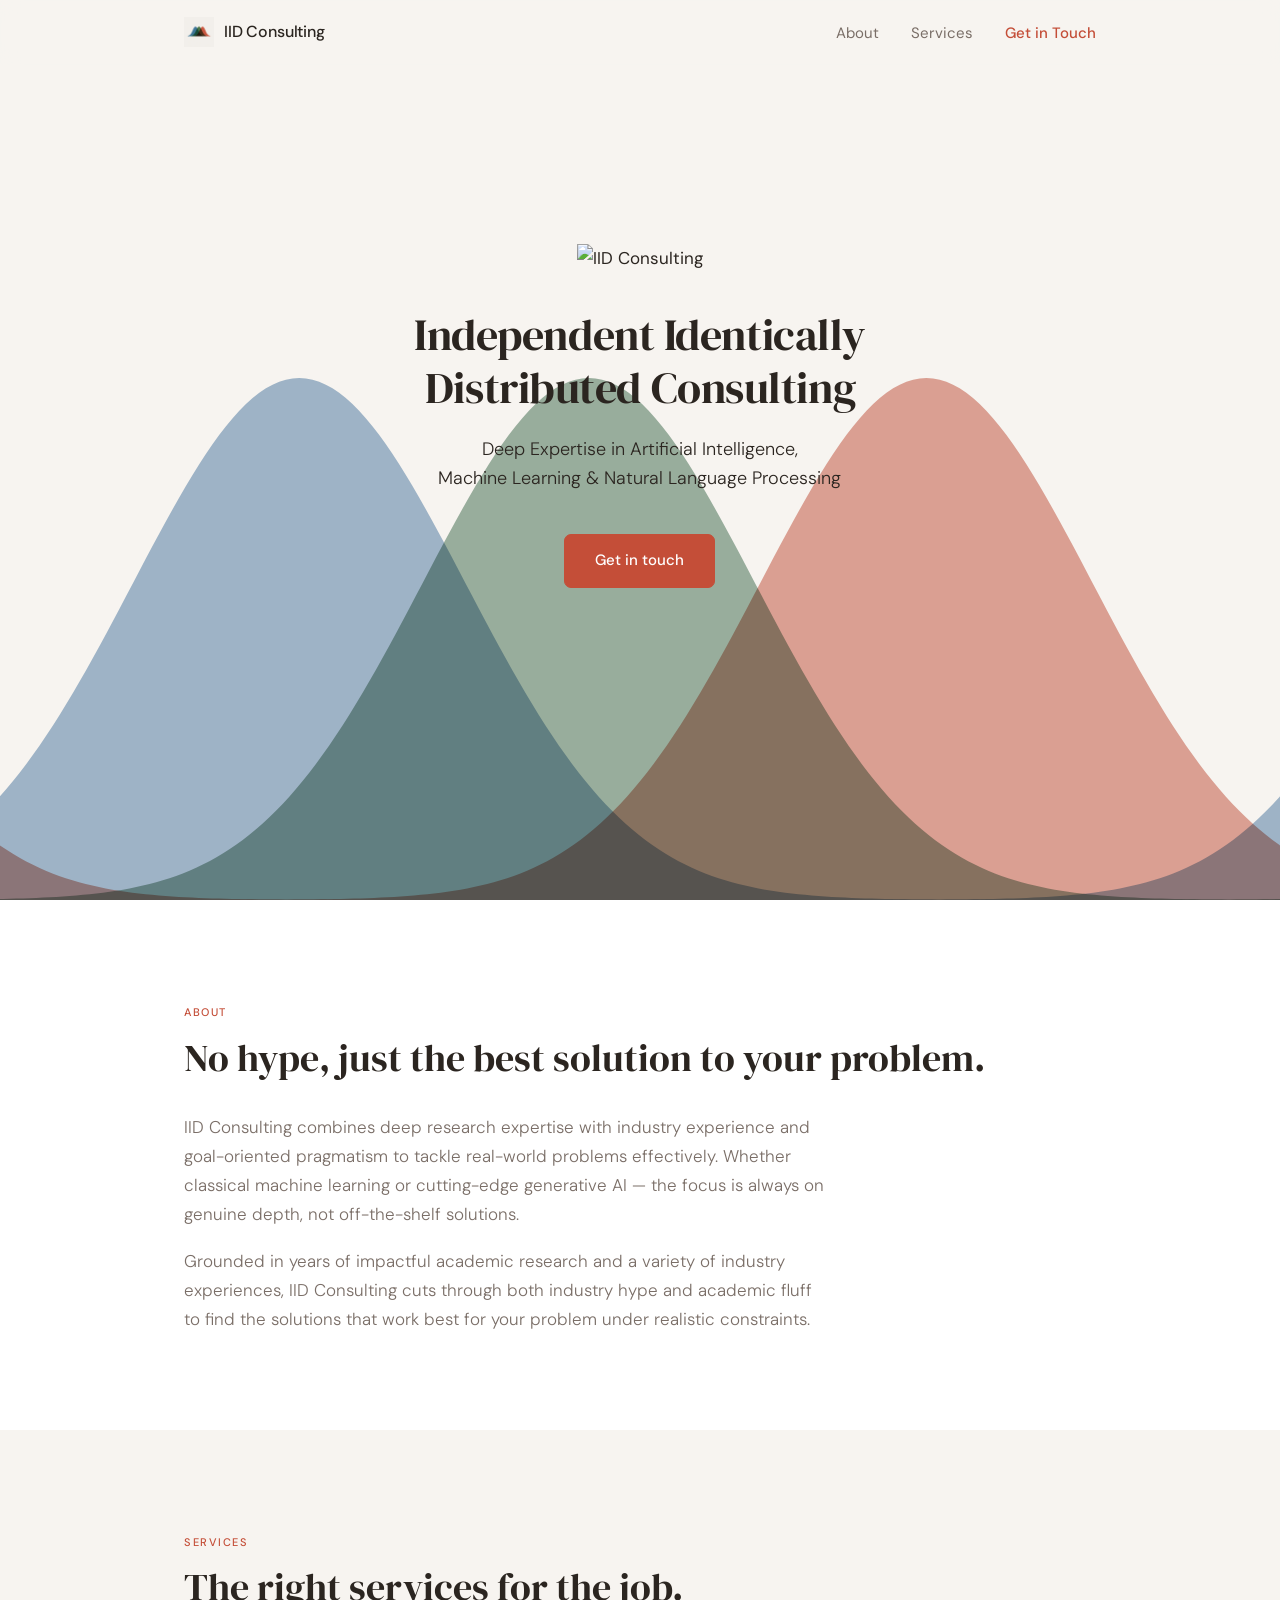
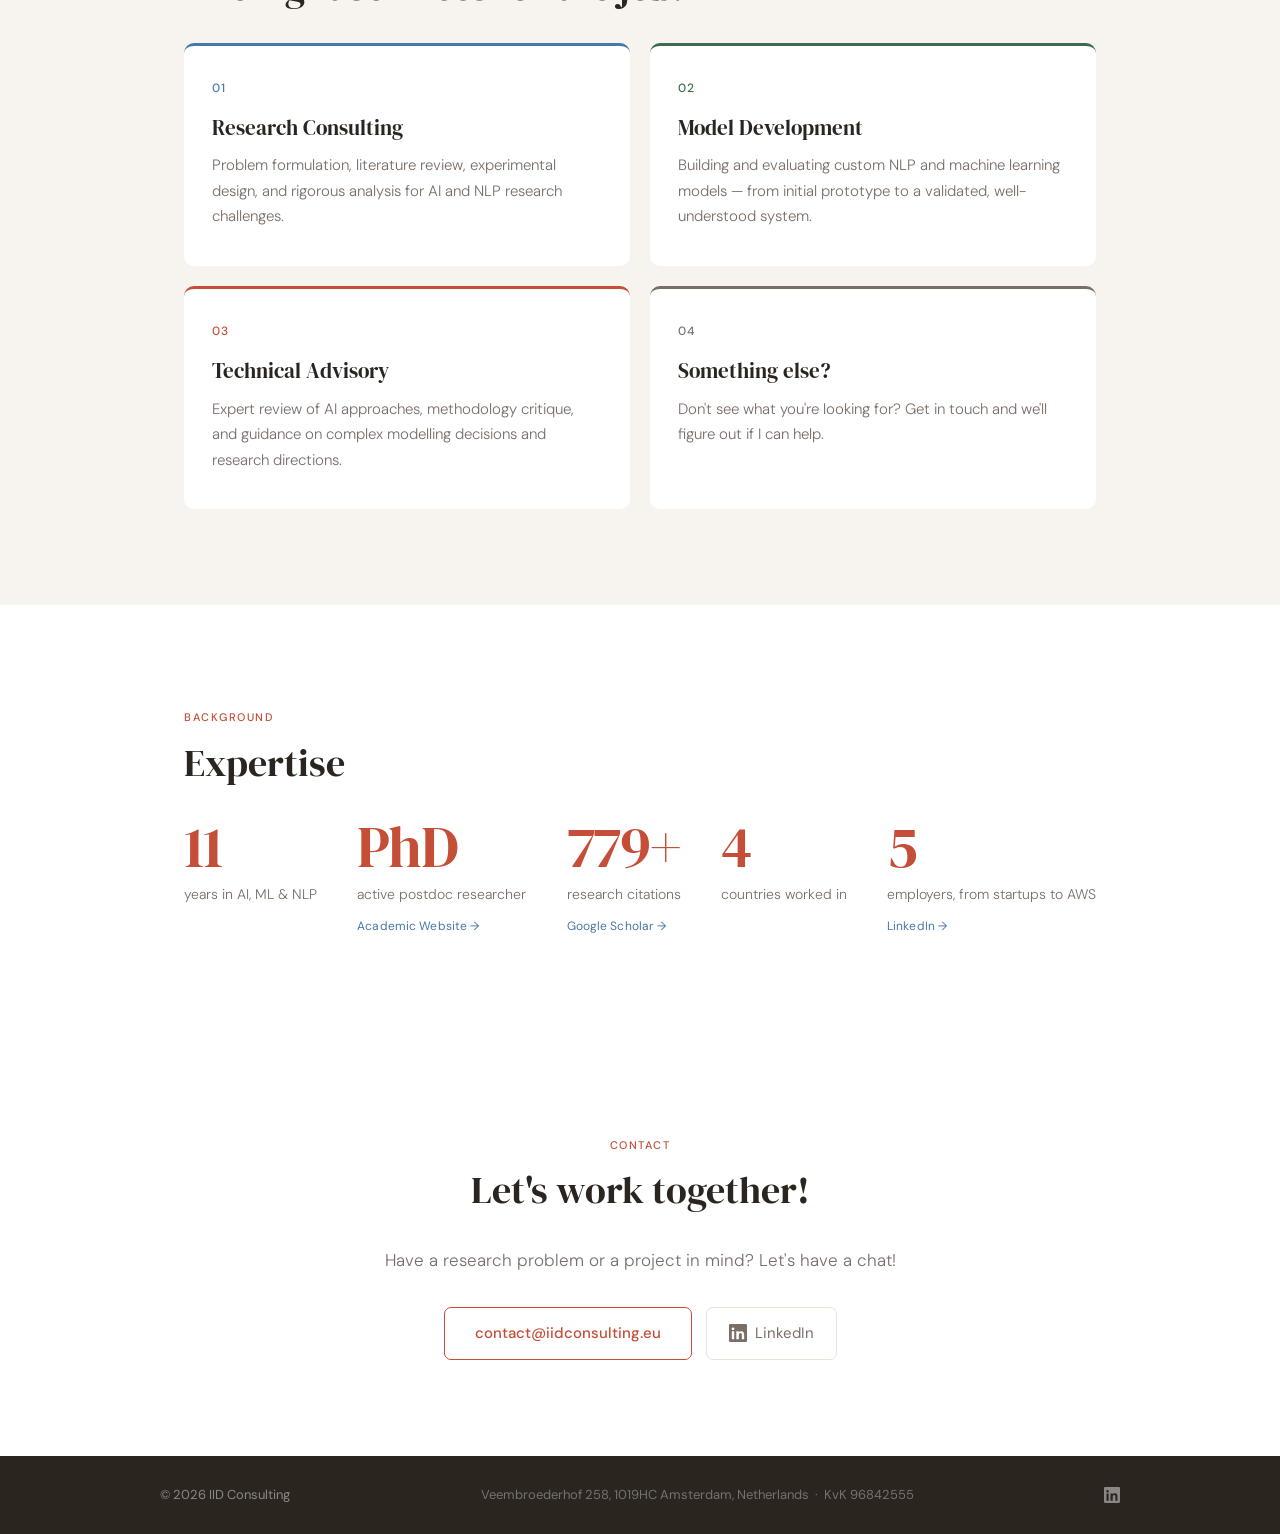
==== index.html @ 9e2b011c ":sparkles: Integrate feedback" ====
<!DOCTYPE html>
<html lang="en">
<head>
  <meta charset="UTF-8">
  <meta name="viewport" content="width=device-width, initial-scale=1.0">
  <meta name="description" content="IID Consulting — Expert Research and Development in Artificial Intelligence, Machine Learning, and Natural Language Processing.">
  <meta property="og:title" content="IID Consulting">
  <meta property="og:description" content="Expert research and development in AI, ML &amp; NLP.">
  <meta property="og:type" content="website">
  <meta property="og:url" content="https://iidconsulting.eu">
  <title>IID Consulting</title>
  <link rel="icon" type="image/png" href="logo_zoomed.png">
  <link rel="preconnect" href="https://fonts.googleapis.com">
  <link rel="preconnect" href="https://fonts.gstatic.com" crossorigin>
  <link href="https://fonts.googleapis.com/css2?family=DM+Sans:ital,opsz,wght@0,9..40,300;0,9..40,400;0,9..40,500;1,9..40,300&family=DM+Serif+Display:ital@0;1&display=swap" rel="stylesheet">
  <link rel="stylesheet" href="style.css">
</head>
<body>

<nav id="navbar">
  <div class="nav-inner">
    <a href="#" class="nav-brand">
      <img src="logo.png" alt="" class="nav-logo">
      <span class="nav-name">IID Consulting</span>
    </a>
    <ul class="nav-links">
      <li><a href="#about">About</a></li>
      <li><a href="#services">Services</a></li>
      <li><a href="#contact" class="nav-cta">Get in Touch</a></li>
    </ul>
  </div>
</nav>

<main>

  <section id="hero">
    <canvas id="hero-canvas" aria-hidden="true"></canvas>
    <div class="hero-inner">
      <img src="logo_transparent.png" alt="IID Consulting" class="hero-logo">
      <h1>Independent Identically<br> Distributed Consulting</h1>
      <p class="hero-sub">Deep Expertise in Artificial Intelligence,<br> Machine Learning &amp; Natural Language Processing</p>
      <a href="#contact" class="btn">Get in touch</a>
    </div>
  </section>

  <section id="about">
    <div class="section-inner">
      <span class="label">About</span>
      <h2>No hype, just the best solution to your problem.</h2>
      <div class="about-text">
        <p>
          IID Consulting combines deep research expertise with industry experience and goal-oriented pragmatism to tackle real-world problems effectively.
          Whether classical machine learning or cutting-edge generative AI — the focus is always on genuine depth, not off-the-shelf solutions.
        </p>
        <p>
          Grounded in years of impactful academic research and a variety of industry experiences,
          IID Consulting cuts through both industry hype and academic fluff to find the solutions that work best for your problem under realistic constraints.
        </p>
      </div>
    </div>
  </section>

  <section id="services">
    <div class="section-inner">
      <span class="label">Services</span>
      <h2>The right services for the job.</h2>
      <div class="services-grid">
        <div class="service-card" style="--accent: var(--blue)">
          <span class="service-num">01</span>
          <h3>Research Consulting</h3>
          <p>Problem formulation, literature review, experimental design, and rigorous analysis for AI and NLP research challenges.</p>
        </div>
        <div class="service-card" style="--accent: var(--green)">
          <span class="service-num">02</span>
          <h3>Model Development</h3>
          <p>Building and evaluating custom NLP and machine learning models — from initial prototype to a validated, well-understood system.</p>
        </div>
        <div class="service-card" style="--accent: var(--terracotta)">
          <span class="service-num">03</span>
          <h3>Technical Advisory</h3>
          <p>Expert review of AI approaches, methodology critique, and guidance on complex modelling decisions and research directions.</p>
        </div>
        <div class="service-card" style="--accent: var(--muted)">
          <span class="service-num">04</span>
          <h3>Something else?</h3>
          <p>Don't see what you're looking for? Get in touch and we'll figure out if I can help.</p>
        </div>
      </div>
    </div>
  </section>

  <section id="credentials">
    <div class="section-inner">
      <span class="label">Background</span>
      <h2>Expertise</h2>
      <div class="credentials-grid">
        <div class="cred-item">
          <span class="cred-num" data-count="14">14</span>
          <span class="cred-label">years in AI, ML & NLP</span>
        </div>
        <div class="cred-item">
          <span class="cred-num">PhD</span>
          <span class="cred-label">active postdoc researcher</span>
          <a href="https://dennisulmer.eu/" target="_blank" rel="noopener noreferrer" class="cred-link">Academic Website →</a>
        </div>
        <div class="cred-item">
          <span class="cred-num" data-count="1000" data-suffix="+">1000+</span>
          <span class="cred-label">research citations</span>
          <a href="https://scholar.google.com/citations?user=rn9WoaEAAAAJ&hl=en" target="_blank" rel="noopener noreferrer" class="cred-link">Google Scholar →</a>
        </div>
        <div class="cred-item">
          <span class="cred-num" data-count="5">5</span>
          <span class="cred-label">countries worked in</span>
        </div>
        <div class="cred-item">
          <span class="cred-num" data-count="6">6</span>
          <span class="cred-label">employers, from startups to AWS</span>
          <a href="https://www.linkedin.com/in/dennis-ulmer" target="_blank" rel="noopener noreferrer" class="cred-link">LinkedIn →</a>
        </div>
      </div>
    </div>
  </section>

  <section id="contact">
    <div class="section-inner contact-inner">
      <span class="label">Contact</span>
      <h2>Let's work together!</h2>
      <p class="contact-sub">Have a research problem or a project in mind? Let's have a chat!</p>
      <div class="contact-actions">
        <a href="mailto:contact@iidconsulting.eu" class="btn btn-outline">contact@iidconsulting.eu</a>
        <a href="https://www.linkedin.com/company/107935079" target="_blank" rel="noopener noreferrer" class="btn btn-linkedin" aria-label="LinkedIn">
          <svg xmlns="http://www.w3.org/2000/svg" width="18" height="18" viewBox="0 0 24 24" fill="currentColor" aria-hidden="true"><path d="M20.447 20.452H17.1v-5.569c0-1.328-.027-3.037-1.852-3.037-1.853 0-2.136 1.445-2.136 2.939v5.667H9.768V9.75h3.2v1.533h.046c.447-.844 1.538-1.733 3.166-1.733 3.387 0 4.012 2.229 4.012 5.128v5.774zM5.337 8.217a1.857 1.857 0 1 1 0-3.714 1.857 1.857 0 0 1 0 3.714zM6.958 20.452H3.713V9.75h3.245v10.702zM22.225 0H1.771C.792 0 0 .774 0 1.729v20.542C0 23.227.792 24 1.771 24h20.451C23.2 24 24 23.227 24 22.271V1.729C24 .774 23.2 0 22.225 0z"/></svg>
          LinkedIn
        </a>
      </div>
    </div>
  </section>

</main>

<footer>
  <div class="footer-inner">
    <span>© 2026 IID Consulting</span>
    <span class="footer-meta">Veembroederhof 258, 1019HC Amsterdam, Netherlands &nbsp;·&nbsp; KvK 96842555</span>
    <a href="https://www.linkedin.com/company/107935079" target="_blank" rel="noopener noreferrer" class="footer-linkedin" aria-label="LinkedIn">
      <svg xmlns="http://www.w3.org/2000/svg" width="16" height="16" viewBox="0 0 24 24" fill="currentColor" aria-hidden="true"><path d="M20.447 20.452H17.1v-5.569c0-1.328-.027-3.037-1.852-3.037-1.853 0-2.136 1.445-2.136 2.939v5.667H9.768V9.75h3.2v1.533h.046c.447-.844 1.538-1.733 3.166-1.733 3.387 0 4.012 2.229 4.012 5.128v5.774zM5.337 8.217a1.857 1.857 0 1 1 0-3.714 1.857 1.857 0 0 1 0 3.714zM6.958 20.452H3.713V9.75h3.245v10.702zM22.225 0H1.771C.792 0 0 .774 0 1.729v20.542C0 23.227.792 24 1.771 24h20.451C23.2 24 24 23.227 24 22.271V1.729C24 .774 23.2 0 22.225 0z"/></svg>
    </a>
  </div>
</footer>

<script>
  // Nav shadow on scroll
  const navbar = document.getElementById('navbar');
  window.addEventListener('scroll', () => {
    navbar.classList.toggle('scrolled', window.scrollY > 20);
  }, { passive: true });

  // Count-up animation for credentials
  (function () {
    if (window.matchMedia('(prefers-reduced-motion: reduce)').matches) return;
    const section = document.getElementById('credentials');
    const els = section.querySelectorAll('[data-count]');

    const countUp = (el) => {
      const target = +el.dataset.count;
      const suffix = el.dataset.suffix || '';
      const duration = 1200;
      const start = performance.now();
      const tick = (now) => {
        const p = Math.min((now - start) / duration, 1);
        const eased = 1 - Math.pow(1 - p, 3);
        el.textContent = Math.round(eased * target) + suffix;
        if (p < 1) requestAnimationFrame(tick);
      };
      requestAnimationFrame(tick);
    };

    const observer = new IntersectionObserver((entries) => {
      if (entries[0].isIntersecting) {
        els.forEach(countUp);
        observer.disconnect();
      }
    }, { threshold: 0.4 });

    observer.observe(section);
  }());

  // Animated Gaussian curves
  (function () {
    const canvas = document.getElementById('hero-canvas');
    if (!canvas) return;
    const ctx = canvas.getContext('2d');

    const CREAM = '#F7F4F0';
    const CURVES = [
      { color: 'rgba(72, 120, 168, 0.5)',  speed: -13 },
      { color: 'rgba(60, 107, 78,  0.5)',  speed: -32 },
      { color: 'rgba(196, 78, 56,  0.5)',  speed: -21 },
    ];

    let positions;
    let lastTime = null;
    let rafId;

    function resize() {
      canvas.width  = canvas.offsetWidth;
      canvas.height = canvas.offsetHeight;
      if (!positions) {
        positions = [0.25, 0.50, 0.75].map(p => p * canvas.width);
      }
    }

    function drawBell(cx) {
      const w = canvas.width, h = canvas.height;
      const sigma     = Math.max(w * 0.13, h * 0.09);
      const amplitude = h * (w < 768 ? 0.41 : 0.58);
      const extent    = sigma * 5;
      const steps     = 250;

      ctx.beginPath();
      ctx.moveTo(cx - extent, h);
      for (let i = 0; i <= steps; i++) {
        const x = cx - extent + extent * 2 * (i / steps);
        const y = h - amplitude * Math.exp(-((x - cx) ** 2) / (2 * sigma ** 2));
        ctx.lineTo(x, y);
      }
      ctx.lineTo(cx + extent, h);
      ctx.closePath();
      ctx.fill();
    }

    function draw() {
      const w = canvas.width, h = canvas.height;

      ctx.globalCompositeOperation = 'source-over';
      ctx.fillStyle = CREAM;
      ctx.fillRect(0, 0, w, h);

      ctx.globalCompositeOperation = 'multiply';
      CURVES.forEach((curve, i) => {
        ctx.fillStyle = curve.color;
        const x = ((positions[i] % w) + w) % w;
        drawBell(x);
        drawBell(x - w);
        drawBell(x + w);
      });
    }

    function animate(ts) {
      if (lastTime === null) lastTime = ts;
      const dt = Math.min((ts - lastTime) / 1000, 0.05);
      lastTime = ts;
      CURVES.forEach((c, i) => { positions[i] += c.speed * dt; });
      draw();
      rafId = requestAnimationFrame(animate);
    }

    const reduced = window.matchMedia('(prefers-reduced-motion: reduce)');

    function start() {
      resize();
      if (reduced.matches) { draw(); return; }
      rafId = requestAnimationFrame(animate);
    }

    window.addEventListener('resize', () => {
      cancelAnimationFrame(rafId);
      lastTime = null;
      resize();
      if (!reduced.matches) rafId = requestAnimationFrame(animate);
    }, { passive: true });

    start();
  }());
</script>

</body>
</html>
---- style.css ----
/* === Variables === */
:root {
  --blue:       #4878A8;
  --green:      #3C6B4E;
  --terracotta: #C44E38;
  --cream:      #F7F4F0;
  --white:      #FFFFFF;
  --text:       #2B2520;
  --muted:      #7A6E67;
  --border:     #E8E2DA;

  --nav-height:   64px;
  --section-pad:  96px;
  --inner-max:    960px;

  --font-body:    'DM Sans', system-ui, sans-serif;
  --font-display: 'DM Serif Display', Georgia, serif;
}

/* === Reset & Base === */
*, *::before, *::after {
  box-sizing: border-box;
  margin: 0;
  padding: 0;
}

html {
  scroll-behavior: smooth;
}

body {
  font-family: var(--font-body);
  font-size: 17px;
  line-height: 1.7;
  color: var(--text);
  background: var(--cream);
}

a {
  color: var(--blue);
  text-decoration: none;
}

a:hover {
  text-decoration: underline;
}

/* === Nav === */
#navbar {
  position: fixed;
  top: 0;
  left: 0;
  right: 0;
  z-index: 100;
  background: rgba(247, 244, 240, 0.90);
  backdrop-filter: blur(10px);
  -webkit-backdrop-filter: blur(10px);
  border-bottom: 1px solid transparent;
  transition: border-color 0.25s, box-shadow 0.25s;
}

#navbar.scrolled {
  border-bottom-color: var(--border);
  box-shadow: 0 2px 16px rgba(43, 37, 32, 0.07);
}

.nav-inner {
  max-width: var(--inner-max);
  margin: 0 auto;
  padding: 0 24px;
  height: var(--nav-height);
  display: flex;
  align-items: center;
  justify-content: space-between;
}

.nav-brand {
  display: flex;
  align-items: center;
  gap: 10px;
  text-decoration: none;
}

.nav-brand:hover {
  text-decoration: none;
}

.nav-logo {
  height: 30px;
  width: auto;
  mix-blend-mode: multiply;
}

.nav-name {
  font-size: 16px;
  font-weight: 500;
  color: var(--text);
  letter-spacing: -0.01em;
}

.nav-links {
  list-style: none;
  display: flex;
  align-items: center;
  gap: 32px;
}

.nav-links a {
  font-size: 15px;
  font-weight: 400;
  color: var(--muted);
  text-decoration: none;
  transition: color 0.15s;
}

.nav-links a:hover {
  color: var(--text);
  text-decoration: none;
}

.nav-cta {
  color: var(--terracotta) !important;
  font-weight: 500 !important;
}

.nav-cta:hover {
  color: #ad4130 !important;
}

/* === Hero === */
#hero {
  position: relative;
  overflow: hidden;
  min-height: 100svh;
  display: flex;
  align-items: center;
  justify-content: center;
  background: var(--cream);
  padding: calc(var(--nav-height) + 48px) 24px 180px;
  text-align: center;
}

#hero-canvas {
  position: absolute;
  inset: 0;
  width: 100%;
  height: 100%;
}

.hero-inner {
  position: relative;
  z-index: 1;
  max-width: 640px;
}

.hero-logo {
  width: 140px;
  height: auto;
  margin-bottom: 36px;
}

#hero h1 {
  font-family: var(--font-display);
  font-size: clamp(28px, 5vw, 44px);
  font-weight: 400;
  line-height: 1.2;
  color: var(--text);
  margin-bottom: 20px;
  letter-spacing: -0.01em;
}

.hero-sub {
  font-size: clamp(15px, 2.5vw, 18px);
  color: var(--text);
  font-weight: 300;
  margin-bottom: 40px;
  line-height: 1.65;
}

/* === Buttons === */
.btn {
  display: inline-block;
  padding: 13px 30px;
  background: var(--terracotta);
  color: var(--white);
  border-radius: 7px;
  font-family: var(--font-body);
  font-size: 15px;
  font-weight: 500;
  text-decoration: none;
  border: 1.5px solid var(--terracotta);
  transition: background 0.15s, transform 0.15s, box-shadow 0.15s;
  cursor: pointer;
}

.btn:hover {
  background: #ad4130;
  border-color: #ad4130;
  transform: translateY(-1px);
  box-shadow: 0 4px 14px rgba(196, 78, 56, 0.28);
  text-decoration: none;
  color: var(--white);
}

.btn-outline {
  background: transparent;
  color: var(--terracotta);
}

.btn-outline:hover {
  background: var(--terracotta);
  color: var(--white);
}

/* === Section shared === */
.section-inner {
  max-width: var(--inner-max);
  margin: 0 auto;
  padding: var(--section-pad) 24px;
}

.label {
  display: inline-block;
  font-size: 11px;
  font-weight: 500;
  letter-spacing: 0.14em;
  text-transform: uppercase;
  color: var(--terracotta);
  margin-bottom: 14px;
}

section h2 {
  font-family: var(--font-display);
  font-size: clamp(26px, 4vw, 38px);
  font-weight: 400;
  color: var(--text);
  margin-bottom: 32px;
  line-height: 1.2;
}

/* === About === */
#about {
  background: var(--white);
}

.about-text {
  max-width: 640px;
}

.about-text p {
  color: var(--muted);
  margin-bottom: 18px;
  font-weight: 300;
  font-size: 17px;
}

.about-text p:last-child {
  margin-bottom: 0;
}

.about-text a {
  color: var(--blue);
  font-weight: 400;
}

/* === Services === */
#services {
  background: var(--cream);
}

.services-grid {
  display: grid;
  grid-template-columns: repeat(2, 1fr);
  gap: 20px;
}

.service-card {
  background: var(--white);
  border-radius: 10px;
  padding: 32px 28px 36px;
  border-top: 3px solid var(--accent, var(--blue));
  transition: transform 0.2s, box-shadow 0.2s;
}

.service-card:hover {
  transform: translateY(-3px);
  box-shadow: 0 10px 28px rgba(43, 37, 32, 0.09);
}

.service-num {
  display: block;
  font-size: 12px;
  font-weight: 500;
  color: var(--accent, var(--blue));
  letter-spacing: 0.08em;
  margin-bottom: 16px;
  font-variant-numeric: tabular-nums;
}

.service-card h3 {
  font-family: var(--font-display);
  font-size: 21px;
  font-weight: 400;
  color: var(--text);
  margin-bottom: 12px;
  line-height: 1.3;
}

.service-card p {
  font-size: 15px;
  color: var(--muted);
  line-height: 1.7;
  font-weight: 300;
}

/* === Credentials === */
#credentials {
  background: var(--white);
}

.credentials-grid {
  display: flex;
  flex-wrap: nowrap;
  gap: 0;
  margin-top: 8px;
  justify-content: space-between;
}

.cred-item {
  display: flex;
  flex-direction: column;
  gap: 8px;
}

.cred-num {
  font-family: var(--font-display);
  font-size: clamp(38px, 5vw, 58px);
  line-height: 1;
  color: var(--terracotta);
  letter-spacing: -0.02em;
}

.cred-label {
  font-size: 14px;
  font-weight: 300;
  color: var(--muted);
  line-height: 1.55;
}

.cred-link {
  font-size: 12px;
  font-weight: 400;
  color: var(--blue);
  text-decoration: none;
  letter-spacing: 0.01em;
  margin-top: 2px;
}

.cred-link:hover {
  text-decoration: underline;
}

/* === Contact === */
#contact {
  background: var(--white);
}

.contact-inner {
  text-align: center;
}

.contact-sub {
  color: var(--muted);
  font-weight: 300;
  margin-bottom: 32px;
  font-size: 17px;
}

.contact-actions {
  display: flex;
  align-items: center;
  justify-content: center;
  gap: 14px;
  flex-wrap: wrap;
}

.btn-linkedin {
  display: inline-flex;
  align-items: center;
  gap: 8px;
  background: transparent;
  border: 1.5px solid var(--border);
  color: var(--muted);
  border-radius: 7px;
  padding: 13px 22px;
  font-size: 15px;
  font-weight: 400;
  text-decoration: none;
  transition: border-color 0.15s, color 0.15s, transform 0.15s;
}

.btn-linkedin:hover {
  border-color: var(--blue);
  color: var(--blue);
  transform: translateY(-1px);
  text-decoration: none;
}

/* === Footer === */
footer {
  background: var(--text);
  color: rgba(255, 255, 255, 0.45);
  padding: 28px 24px;
}

.footer-inner {
  max-width: var(--inner-max);
  margin: 0 auto;
  display: flex;
  justify-content: space-between;
  align-items: center;
  gap: 16px;
  flex-wrap: wrap;
  font-size: 13px;
}

.footer-meta {
  color: rgba(255, 255, 255, 0.35);
}

.footer-linkedin {
  color: rgba(255, 255, 255, 0.45);
  display: flex;
  align-items: center;
  transition: color 0.15s;
}

.footer-linkedin:hover {
  color: rgba(255, 255, 255, 0.85);
  text-decoration: none;
}

/* === Responsive === */
@media (max-width: 768px) {
  :root {
    --section-pad: 72px;
    --nav-height:  56px;
  }

  .nav-links {
    gap: 20px;
  }

  .services-grid {
    grid-template-columns: 1fr;
    gap: 14px;
  }

  .credentials-grid {
    flex-wrap: wrap;
    gap: 32px 48px;
  }


  .hero-logo {
    width: 110px;
    margin-bottom: 28px;
  }

  #hero {
    padding-bottom: 120px;
  }

  #hero h1 br,
  .hero-sub br {
    display: none;
  }
}

@media (max-width: 480px) {
  :root {
    --section-pad: 56px;
  }

  .nav-inner {
    padding: 0 16px;
  }

  /* Hide text label, keep logo — saves ~100px on small nav */
  .nav-name {
    display: none;
  }

  .nav-links {
    gap: 16px;
  }

  .nav-links a {
    font-size: 14px;
  }

  #hero {
    padding-bottom: 80px;
  }

  .section-inner {
    padding-left: 20px;
    padding-right: 20px;
  }

  .hero-logo {
    width: 90px;
  }

  .service-card {
    padding: 26px 22px 30px;
  }

  .footer-inner {
    flex-direction: column;
    gap: 6px;
    text-align: center;
  }
}
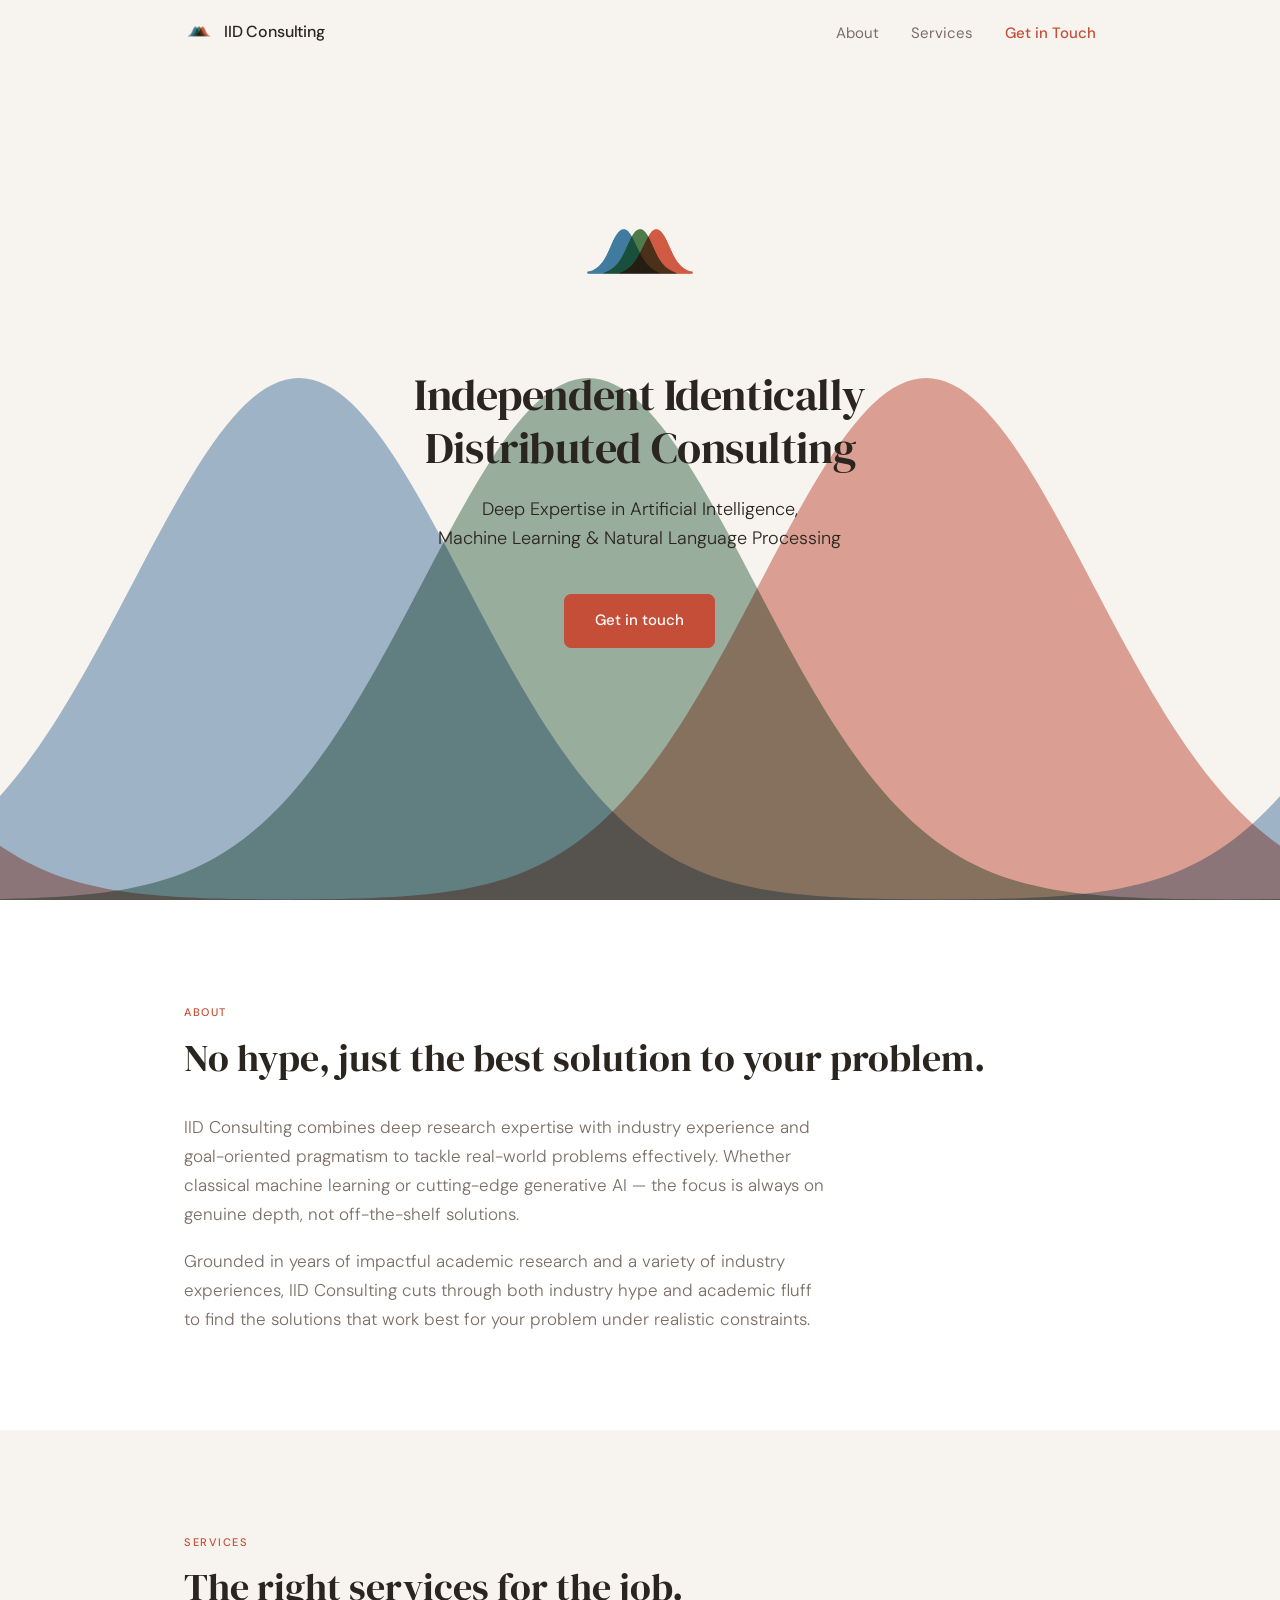
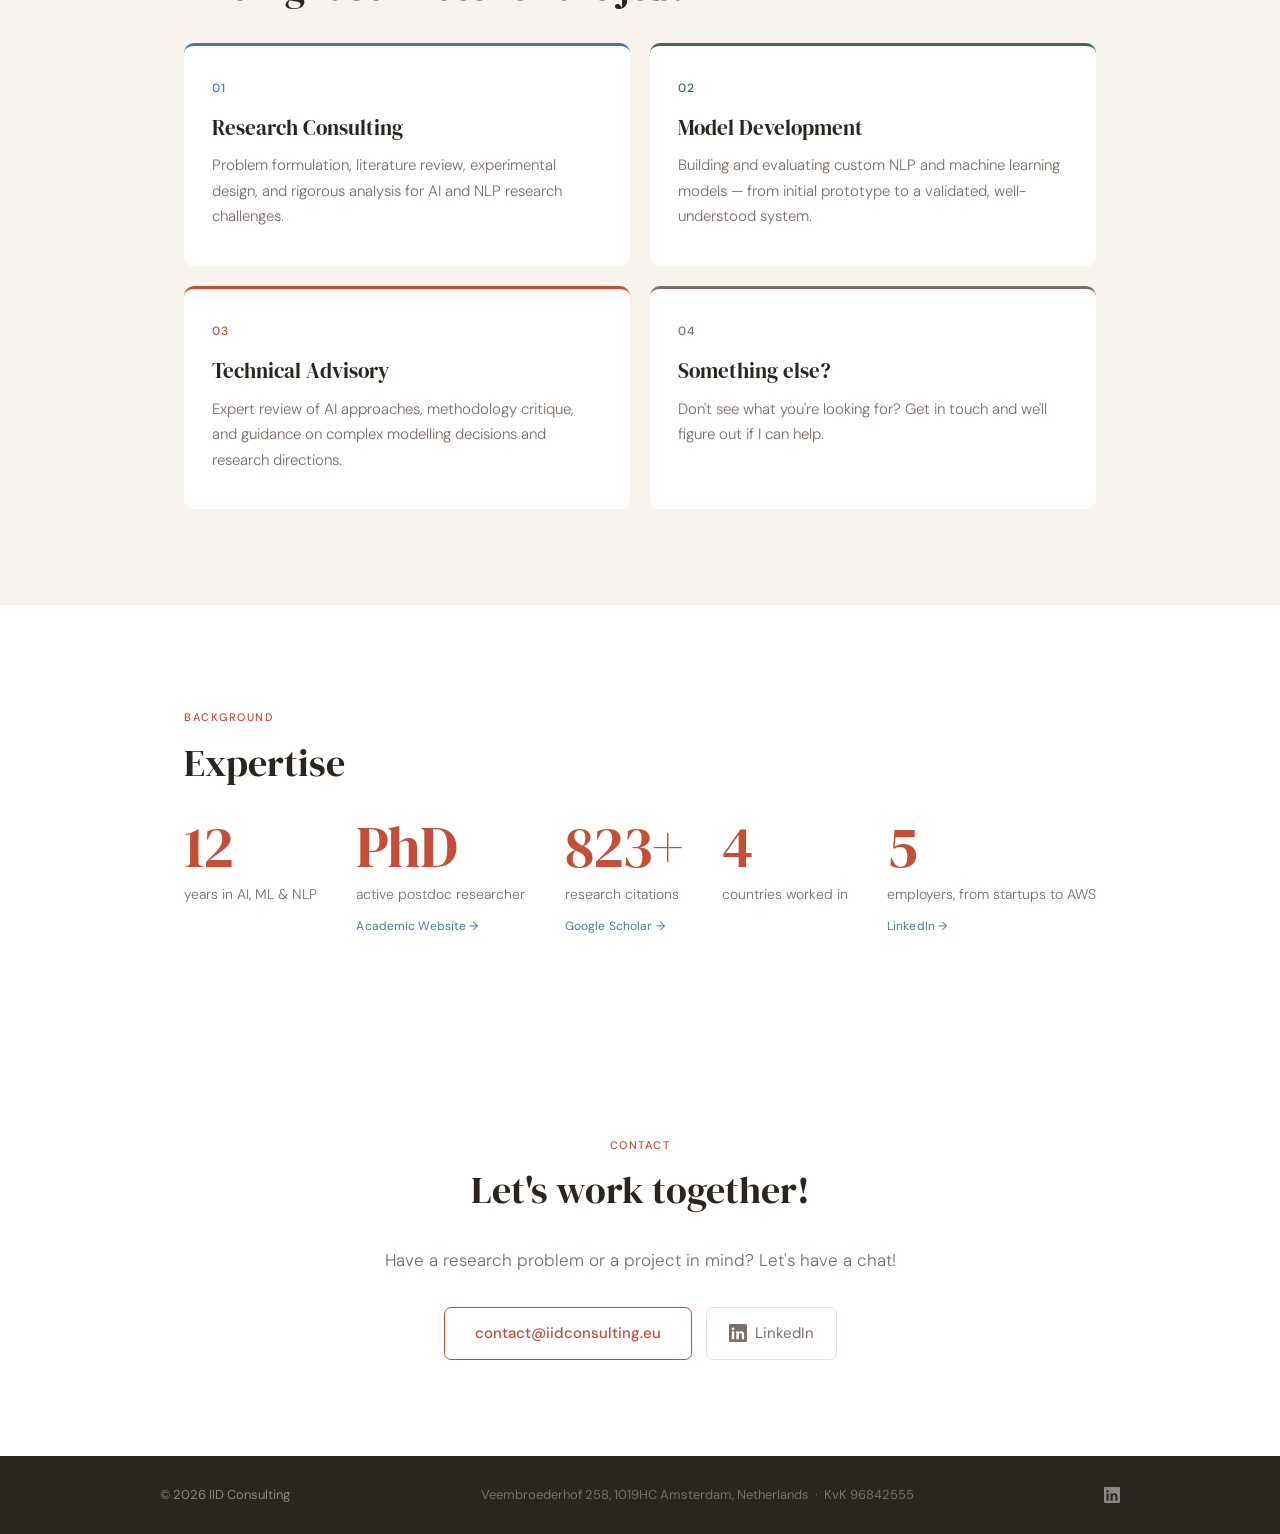
==== commit d504459f: ":bug: Use another transparent logo for nav bar" ====
--- a/index.html
+++ b/index.html
@@ -20,7 +20,7 @@
 <nav id="navbar">
   <div class="nav-inner">
     <a href="#" class="nav-brand">
-      <img src="logo.png" alt="" class="nav-logo">
+      <img src="logo_transparent.png" alt="" class="nav-logo">
       <span class="nav-name">IID Consulting</span>
     </a>
     <ul class="nav-links">
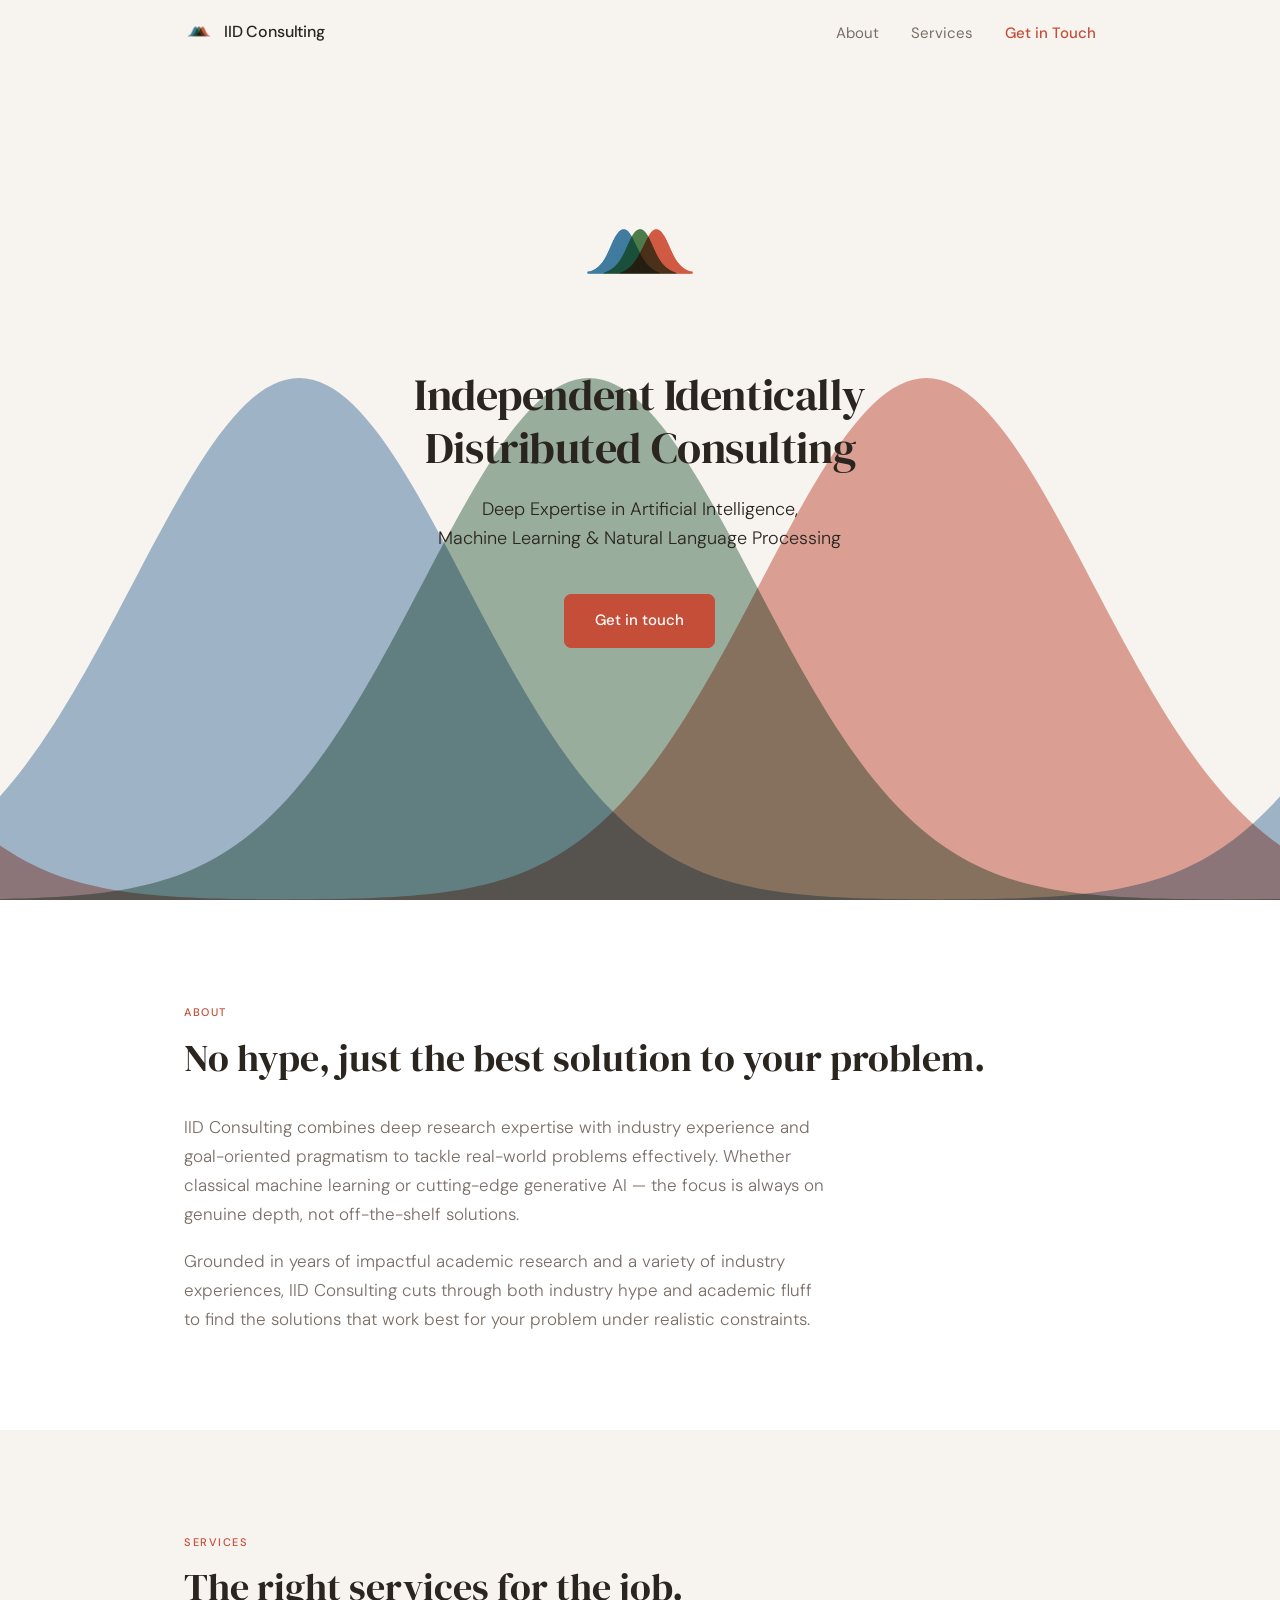
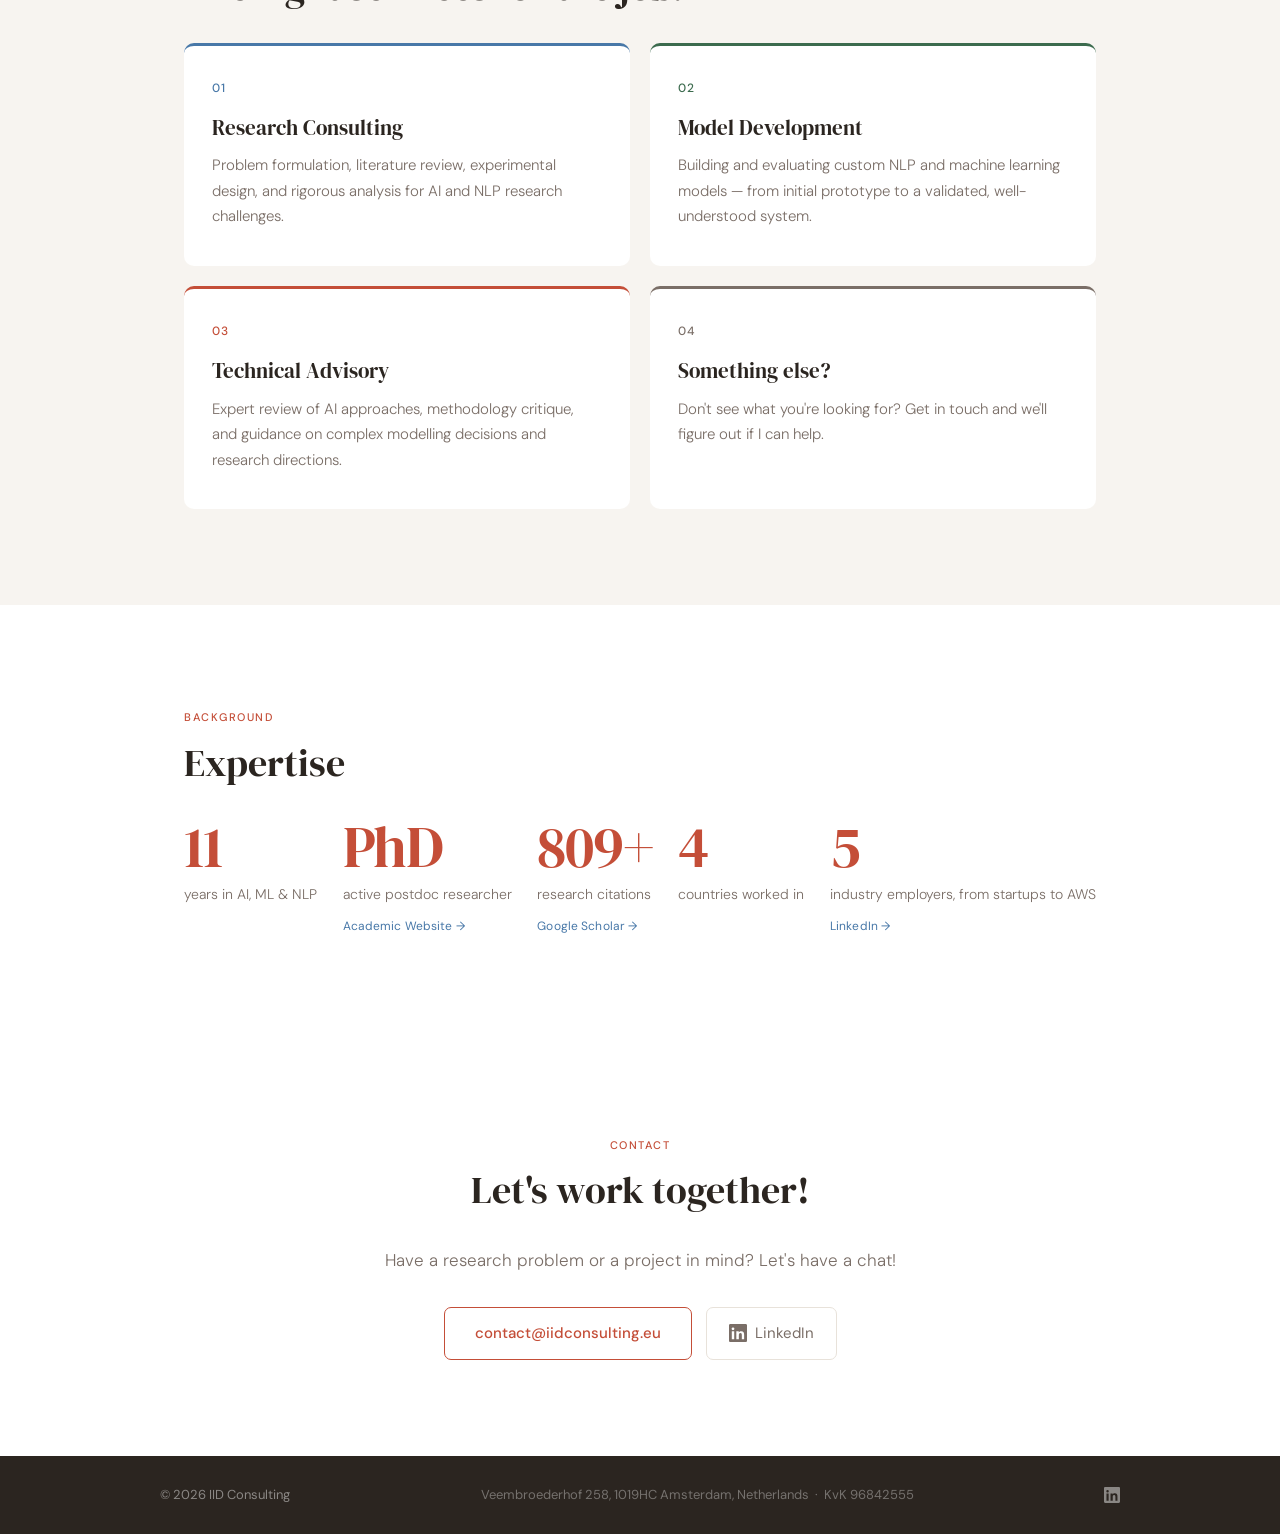
==== commit fd2818ee: "Clarify job point" ====
--- a/index.html
+++ b/index.html
@@ -114,7 +114,7 @@
         </div>
         <div class="cred-item">
           <span class="cred-num" data-count="6">6</span>
-          <span class="cred-label">employers, from startups to AWS</span>
+          <span class="cred-label">industry employers, from startups to AWS</span>
           <a href="https://www.linkedin.com/in/dennis-ulmer" target="_blank" rel="noopener noreferrer" class="cred-link">LinkedIn →</a>
         </div>
       </div>
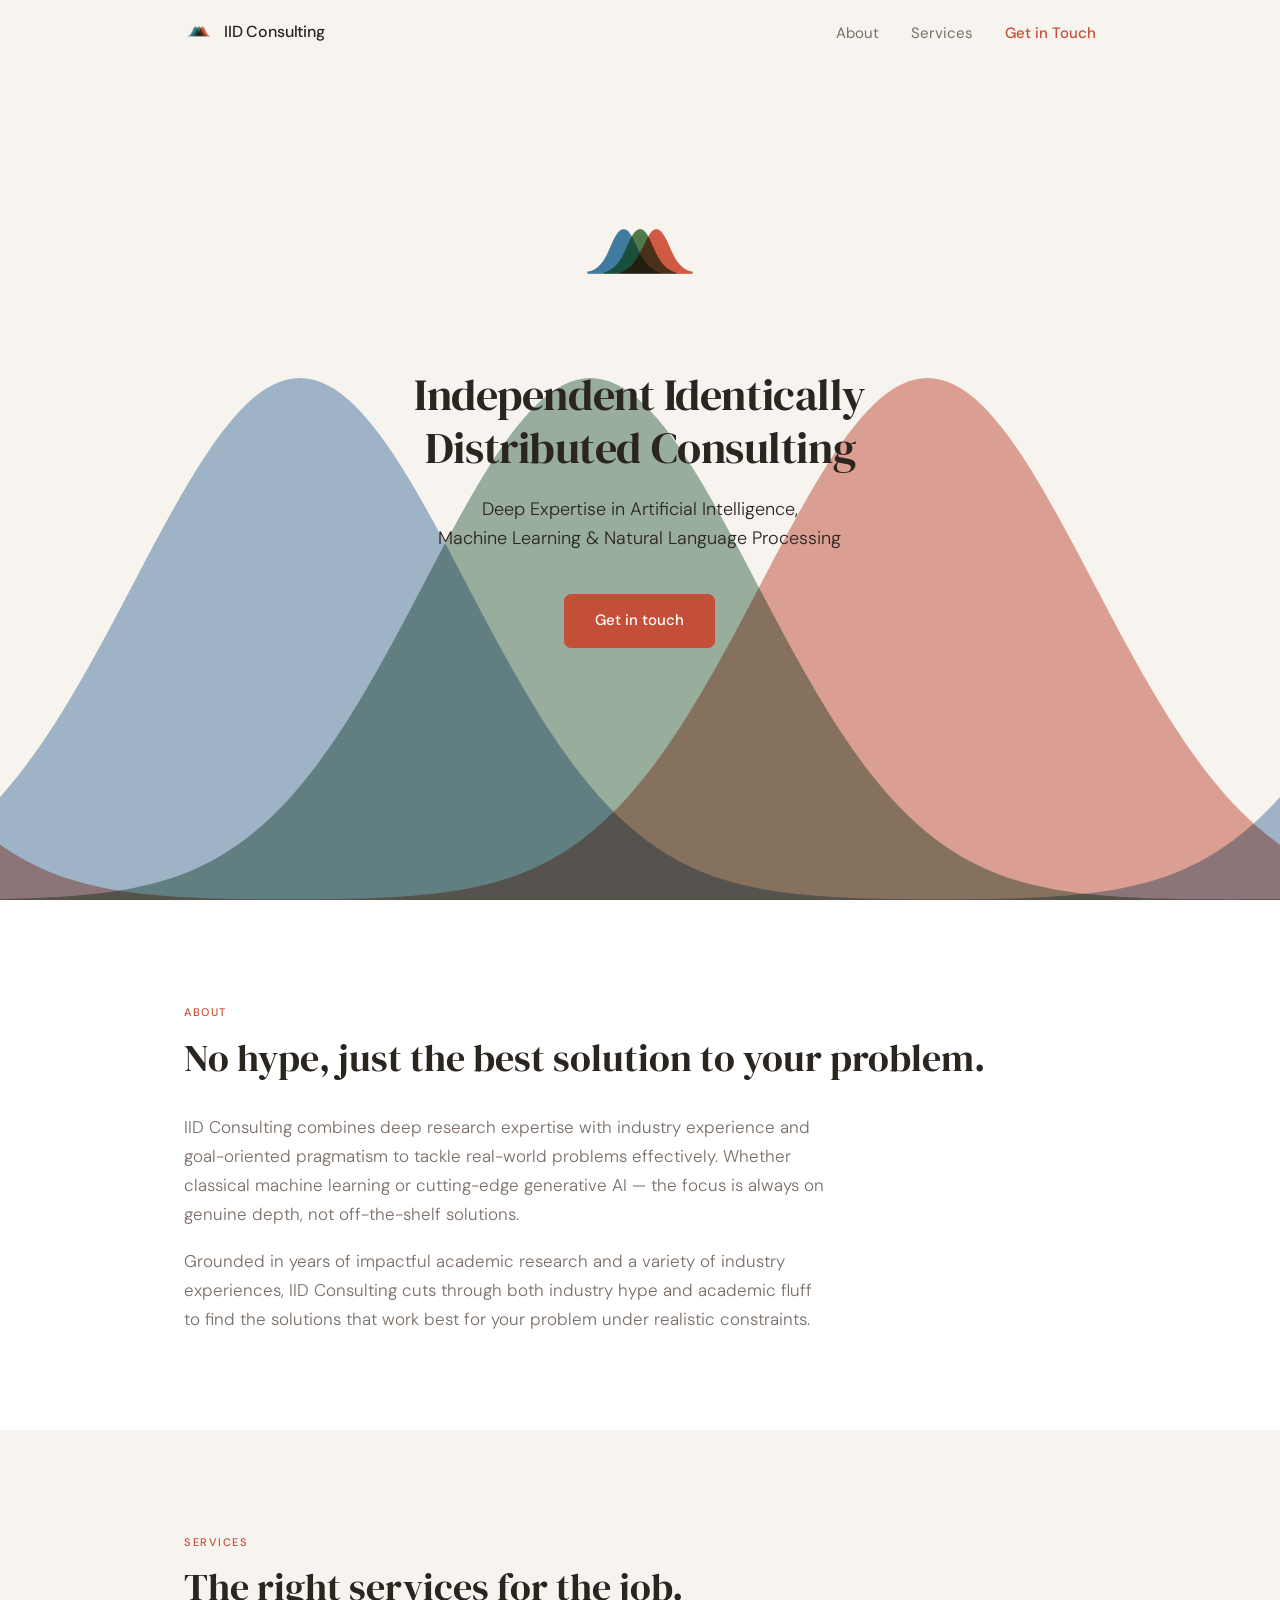
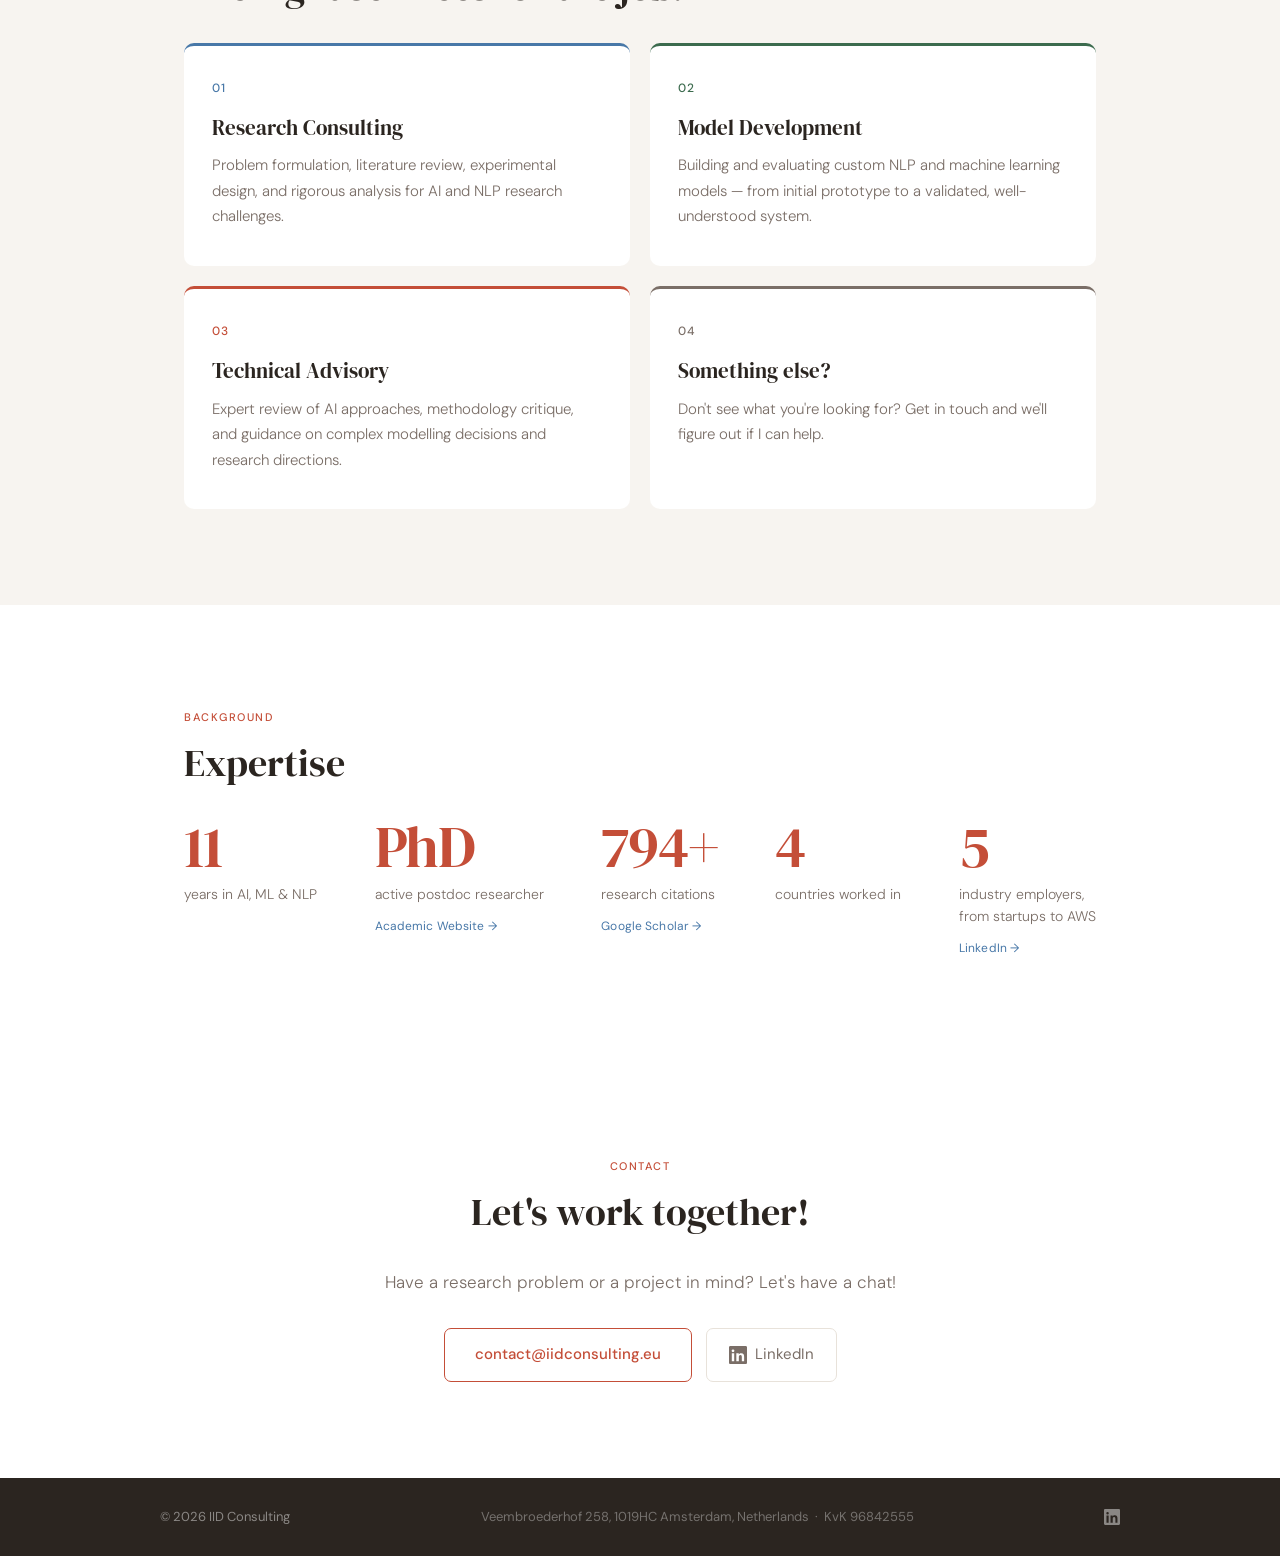
==== commit 19c28e6e: "Add linebreak" ====
--- a/index.html
+++ b/index.html
@@ -114,7 +114,7 @@
         </div>
         <div class="cred-item">
           <span class="cred-num" data-count="6">6</span>
-          <span class="cred-label">industry employers, from startups to AWS</span>
+          <span class="cred-label">industry employers,<br> from startups to AWS</span>
           <a href="https://www.linkedin.com/in/dennis-ulmer" target="_blank" rel="noopener noreferrer" class="cred-link">LinkedIn →</a>
         </div>
       </div>
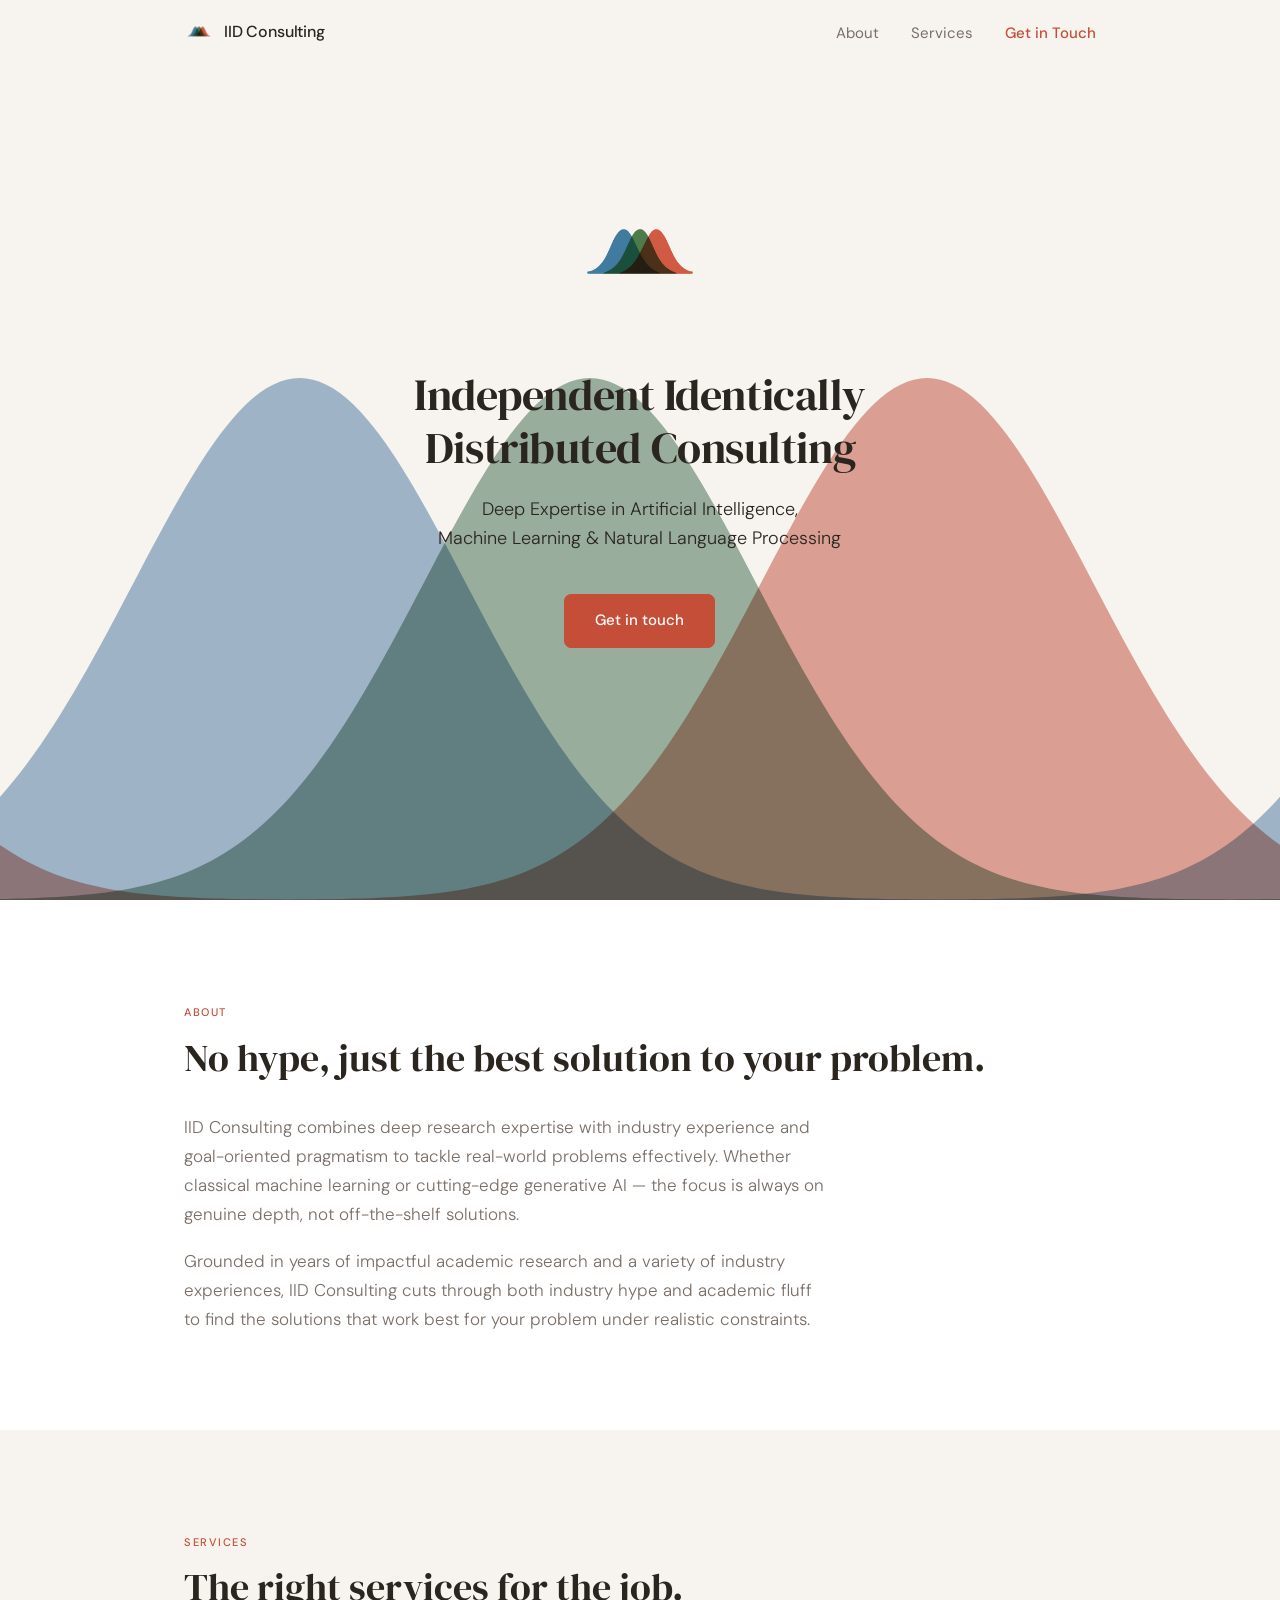
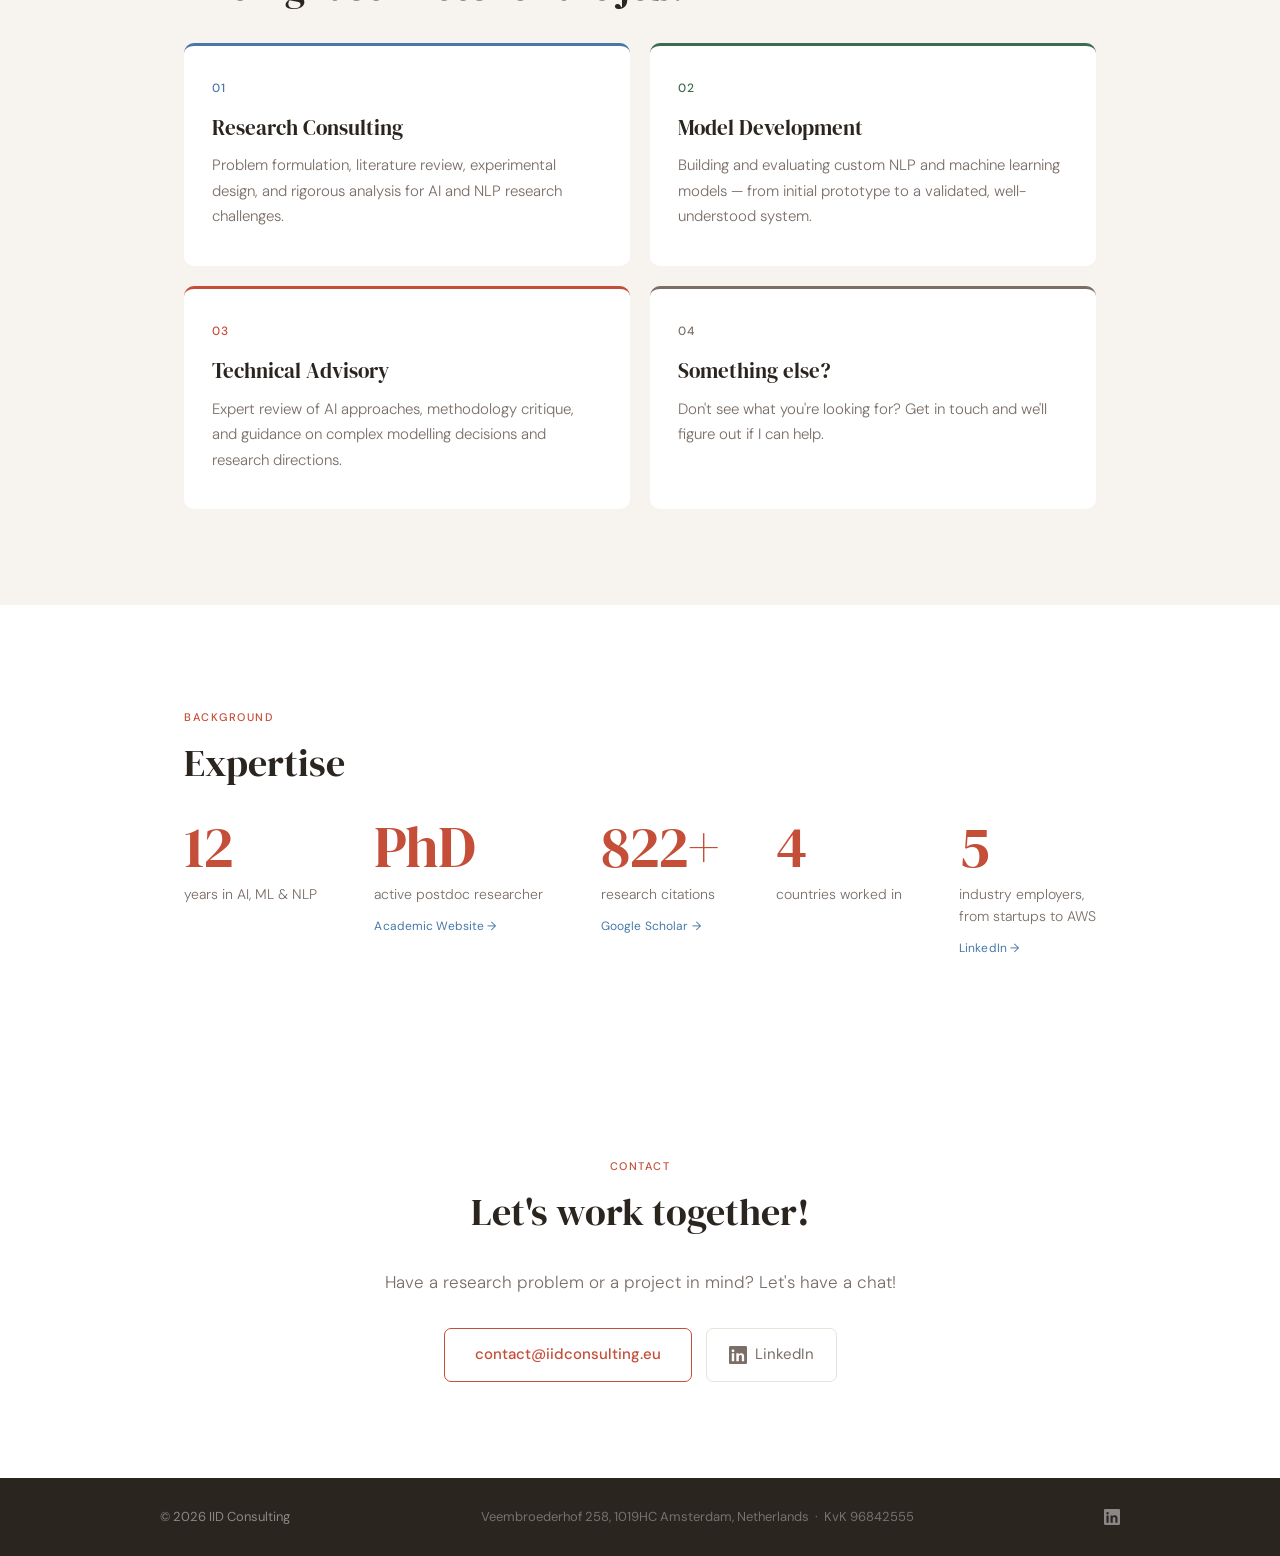
==== commit 5693df14: ":sparkles: Add Google analytics" ====
--- a/index.html
+++ b/index.html
@@ -14,6 +14,15 @@
   <link rel="preconnect" href="https://fonts.gstatic.com" crossorigin>
   <link href="https://fonts.googleapis.com/css2?family=DM+Sans:ital,opsz,wght@0,9..40,300;0,9..40,400;0,9..40,500;1,9..40,300&family=DM+Serif+Display:ital@0;1&display=swap" rel="stylesheet">
   <link rel="stylesheet" href="style.css">
+
+  <!-- Google tag (gtag.js) -->
+  <script async src="https://www.googletagmanager.com/gtag/js?id=G-2B59NY2WZ6"></script>
+  <script>
+    window.dataLayer = window.dataLayer || [];
+    function gtag(){dataLayer.push(arguments);}
+    gtag('js', new Date());
+    gtag('config', 'G-2B59NY2WZ6');
+  </script>
 </head>
 <body>
 
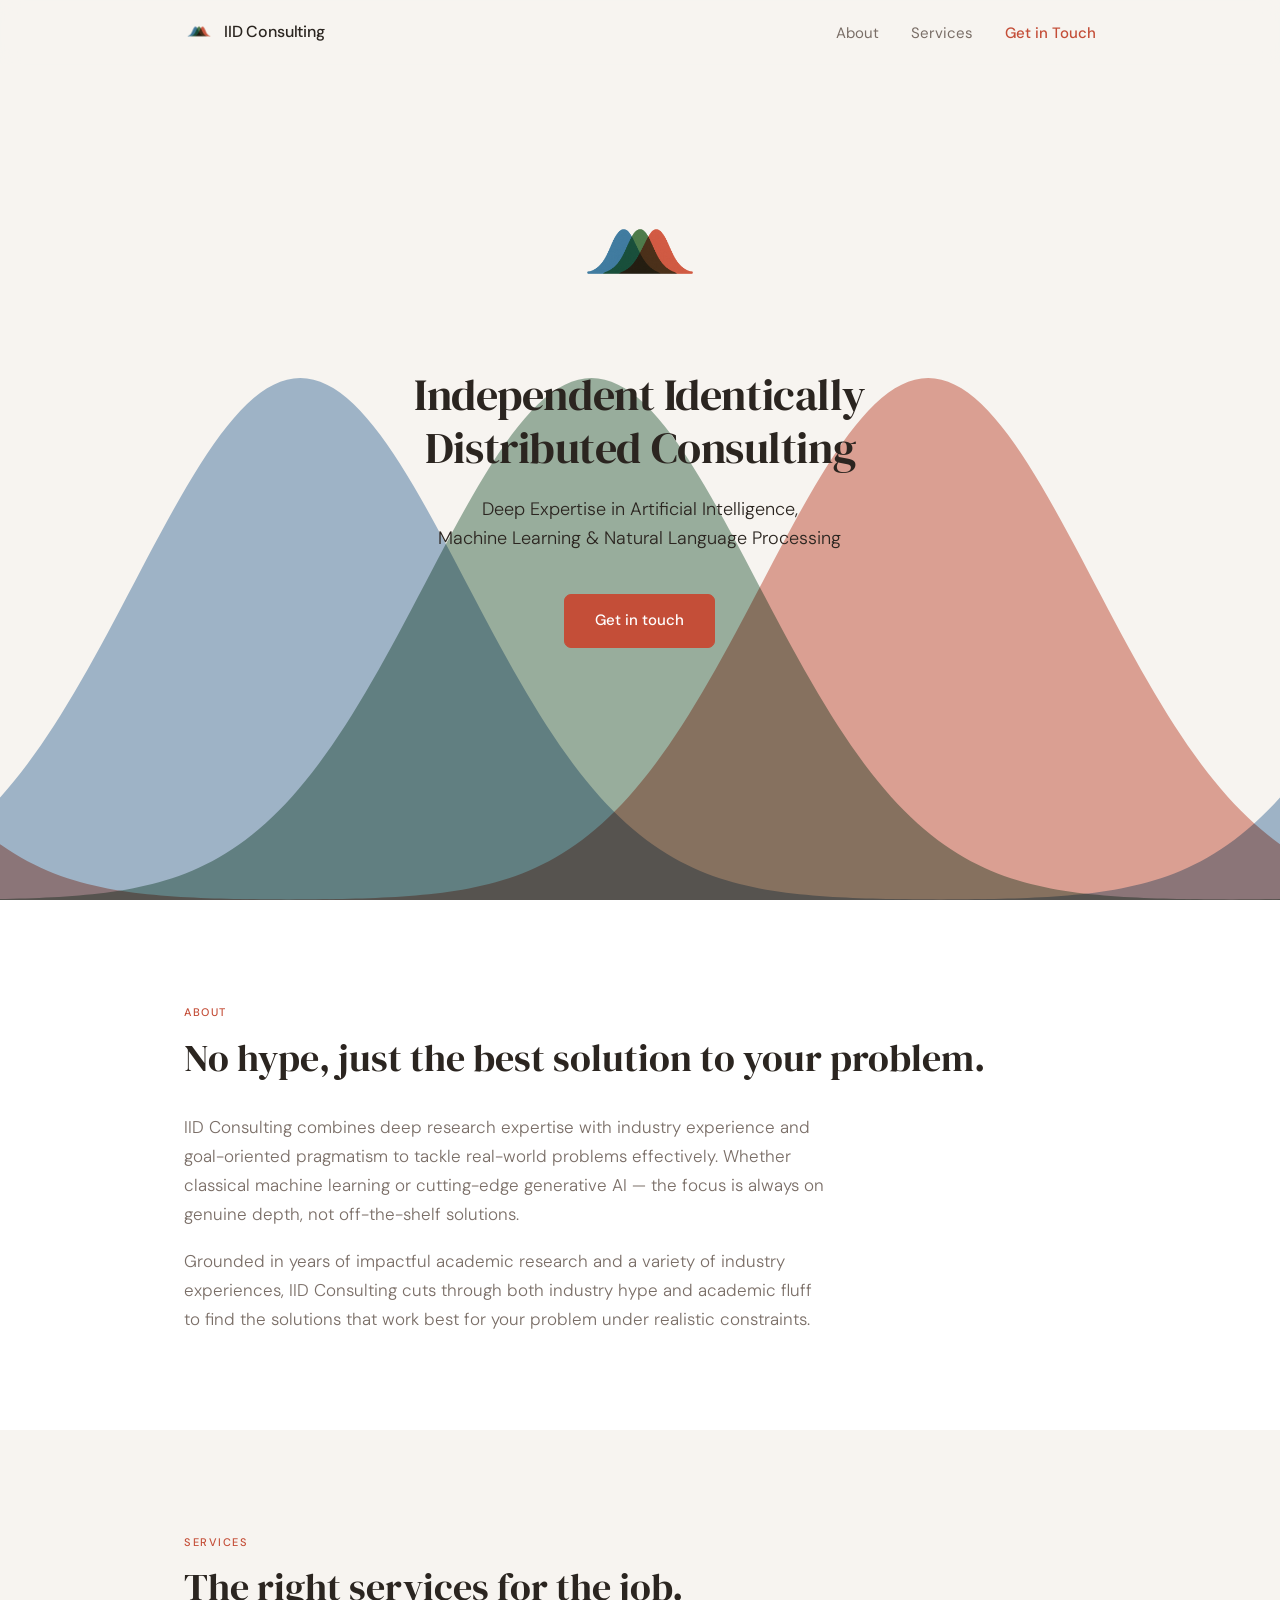
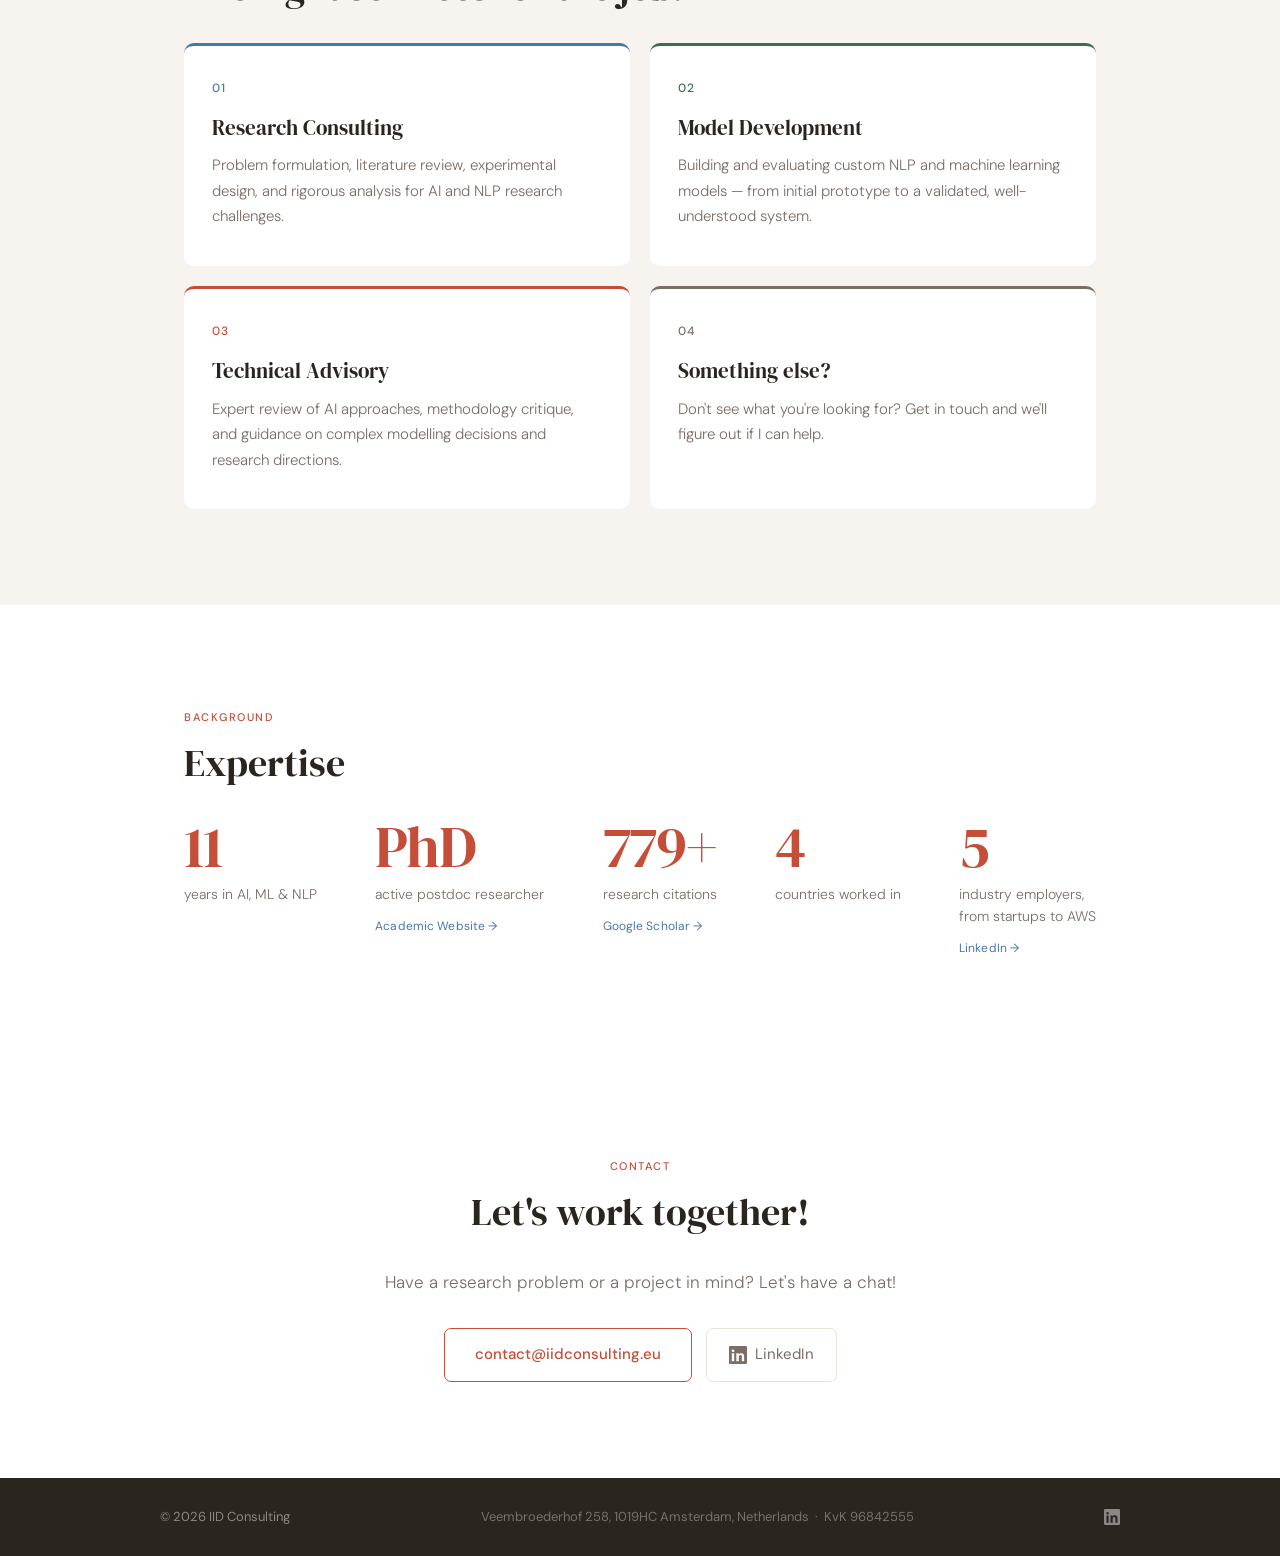
==== commit 3db7b185: ":sparkles: Some light SEO" ====
--- a/index.html
+++ b/index.html
@@ -12,8 +12,29 @@
   <link rel="icon" type="image/png" href="logo_zoomed.png">
   <link rel="preconnect" href="https://fonts.googleapis.com">
   <link rel="preconnect" href="https://fonts.gstatic.com" crossorigin>
+  <link rel="preload" as="style" href="https://fonts.googleapis.com/css2?family=DM+Sans:ital,opsz,wght@0,9..40,300;0,9..40,400;0,9..40,500;1,9..40,300&family=DM+Serif+Display:ital@0;1&display=swap">
   <link href="https://fonts.googleapis.com/css2?family=DM+Sans:ital,opsz,wght@0,9..40,300;0,9..40,400;0,9..40,500;1,9..40,300&family=DM+Serif+Display:ital@0;1&display=swap" rel="stylesheet">
   <link rel="stylesheet" href="style.css">
+
+  <!-- Structured data -->
+  <script type="application/ld+json">
+  {
+    "@context": "https://schema.org",
+    "@type": "ProfessionalService",
+    "name": "IID Consulting",
+    "url": "https://iidconsulting.eu",
+    "logo": "https://iidconsulting.eu/logo.png",
+    "description": "Expert research and development in artificial intelligence, machine learning, and natural language processing.",
+    "email": "contact@iidconsulting.eu",
+    "address": {
+      "@type": "PostalAddress",
+      "addressLocality": "Amsterdam",
+      "addressCountry": "NL"
+    },
+    "areaServed": "Worldwide",
+    "knowsAbout": ["Artificial Intelligence", "Machine Learning", "Natural Language Processing", "NLP Research", "AI Consulting", "Generative AI", "Agentic AI"]
+  }
+  </script>
 
   <!-- Google tag (gtag.js) -->
   <script async src="https://www.googletagmanager.com/gtag/js?id=G-2B59NY2WZ6"></script>
@@ -29,7 +50,7 @@
 <nav id="navbar">
   <div class="nav-inner">
     <a href="#" class="nav-brand">
-      <img src="logo_transparent.png" alt="" class="nav-logo">
+      <img src="logo_transparent.png" alt="IID Consulting" class="nav-logo">
       <span class="nav-name">IID Consulting</span>
     </a>
     <ul class="nav-links">
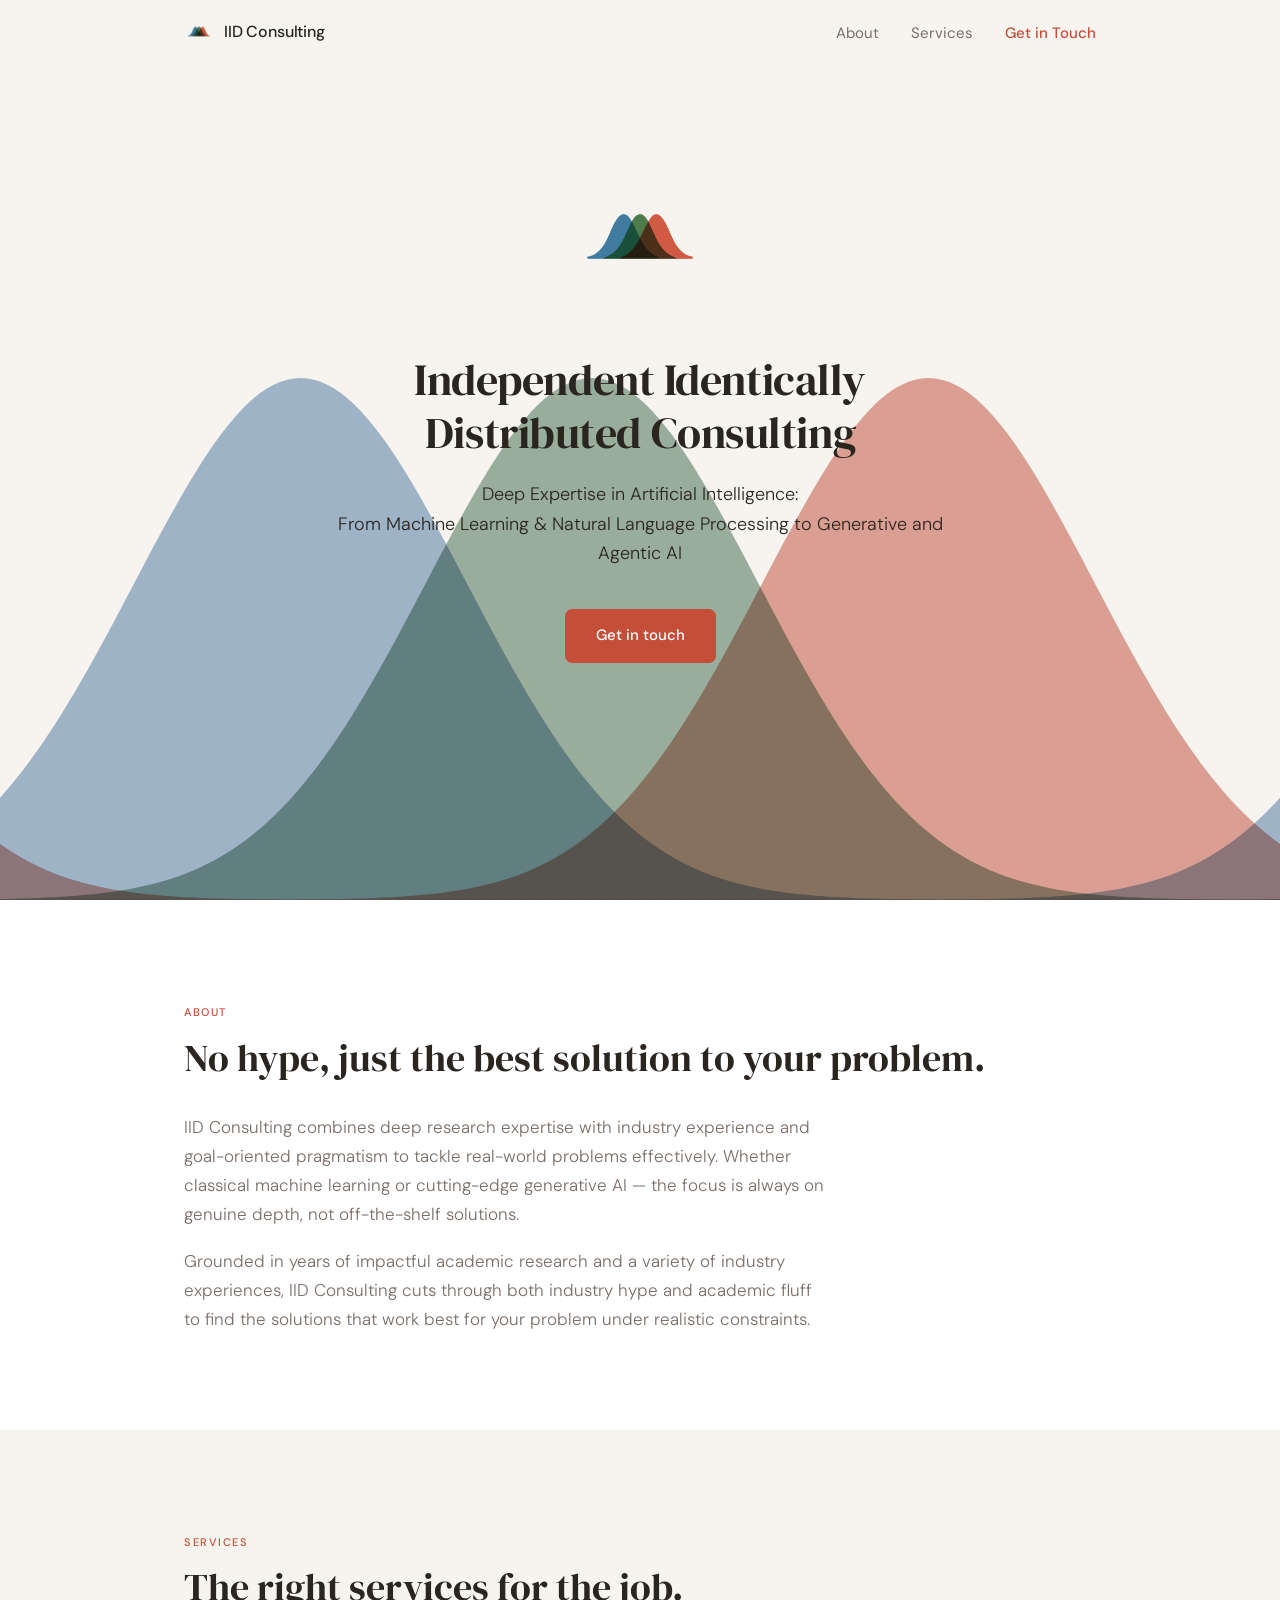
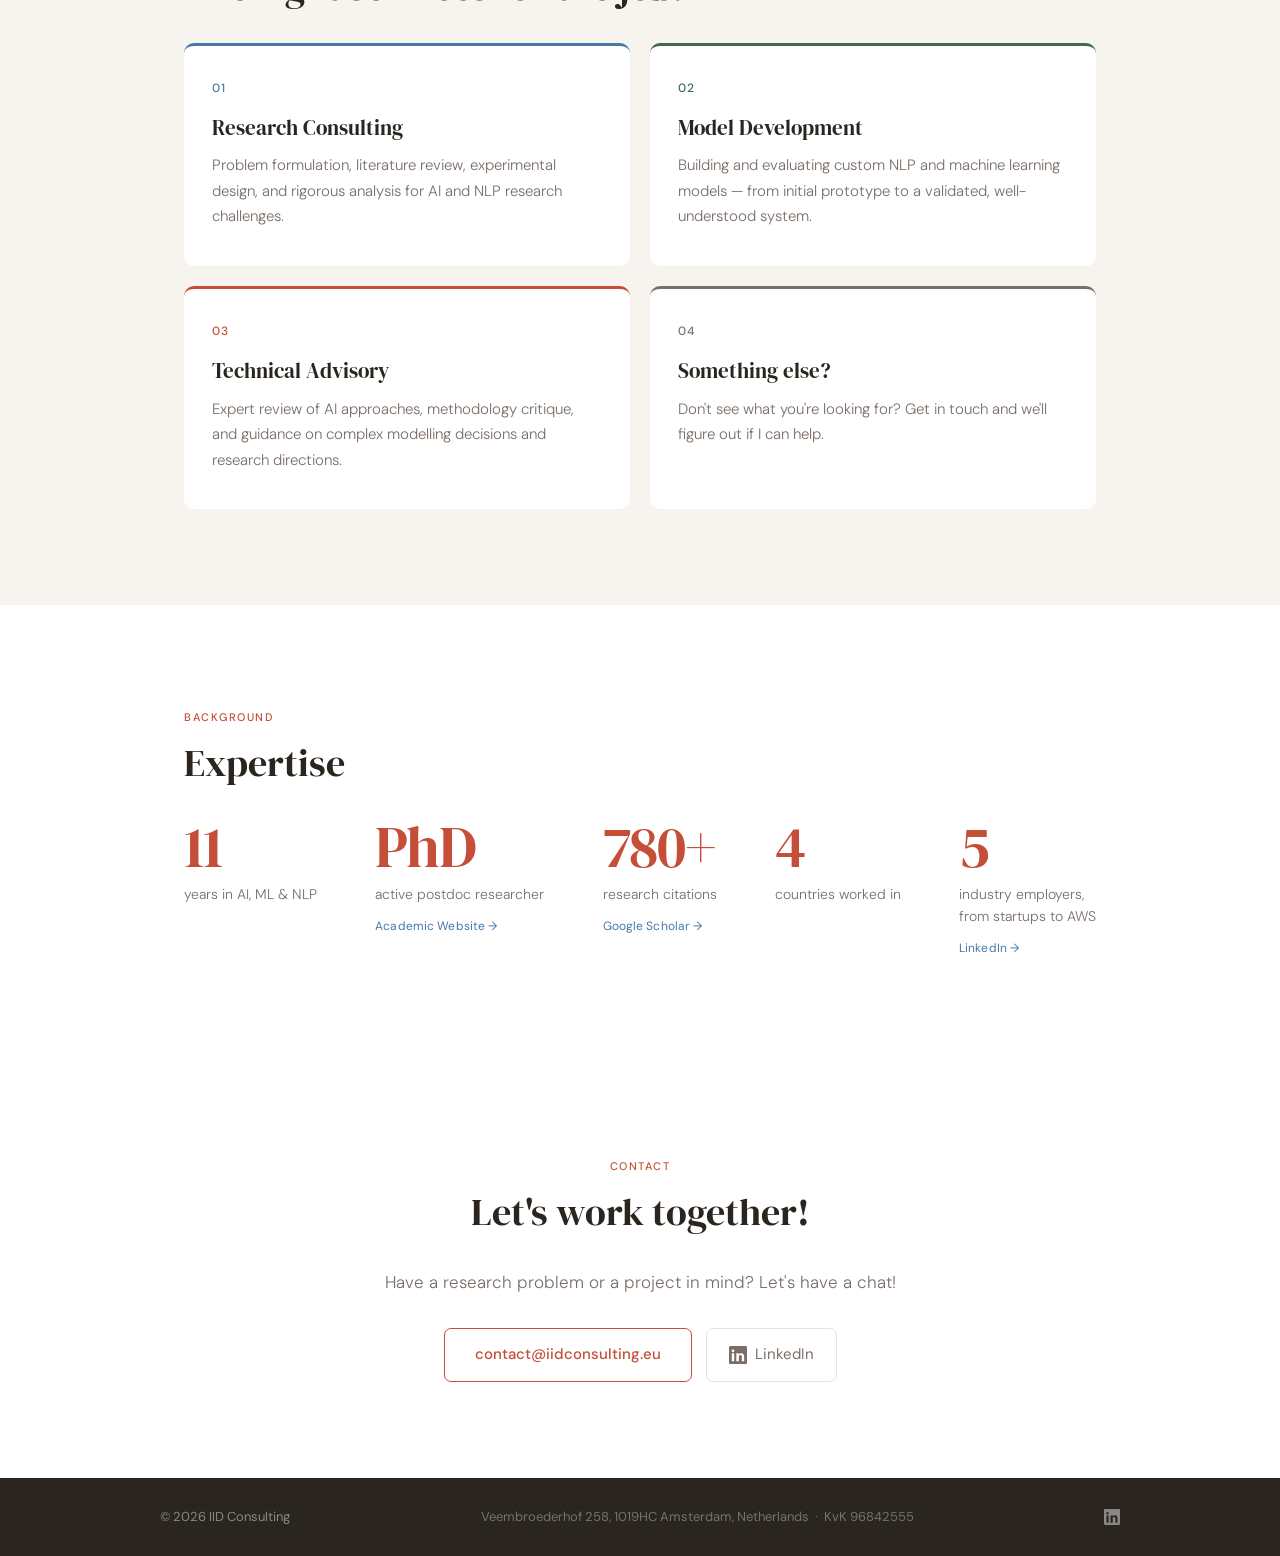
==== commit 91179c1d: ":construction: Slightly update starter text" ====
--- a/index.html
+++ b/index.html
@@ -68,7 +68,7 @@
     <div class="hero-inner">
       <img src="logo_transparent.png" alt="IID Consulting" class="hero-logo">
       <h1>Independent Identically<br> Distributed Consulting</h1>
-      <p class="hero-sub">Deep Expertise in Artificial Intelligence,<br> Machine Learning &amp; Natural Language Processing</p>
+      <p class="hero-sub">Deep Expertise in Artificial Intelligence:<br> From Machine Learning &amp; Natural Language Processing to Generative and Agentic AI</p>
       <a href="#contact" class="btn">Get in touch</a>
     </div>
   </section>
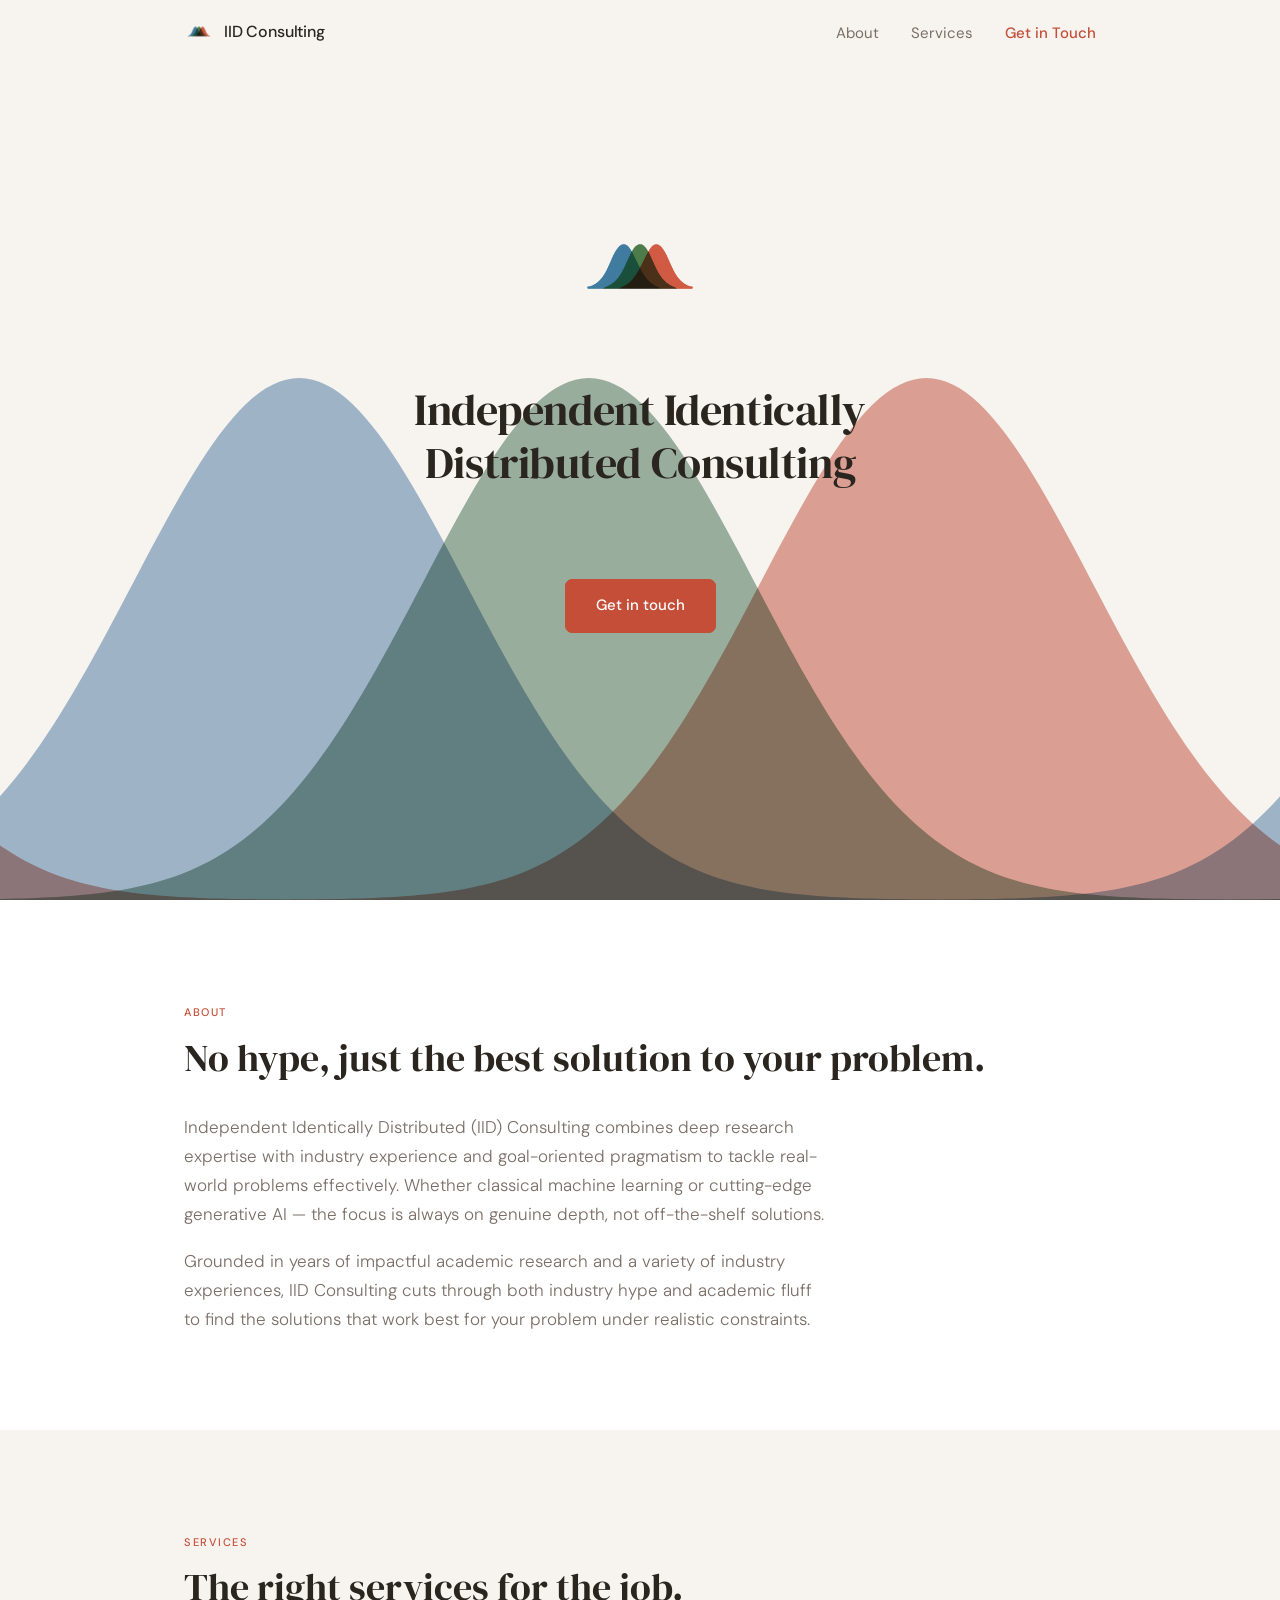
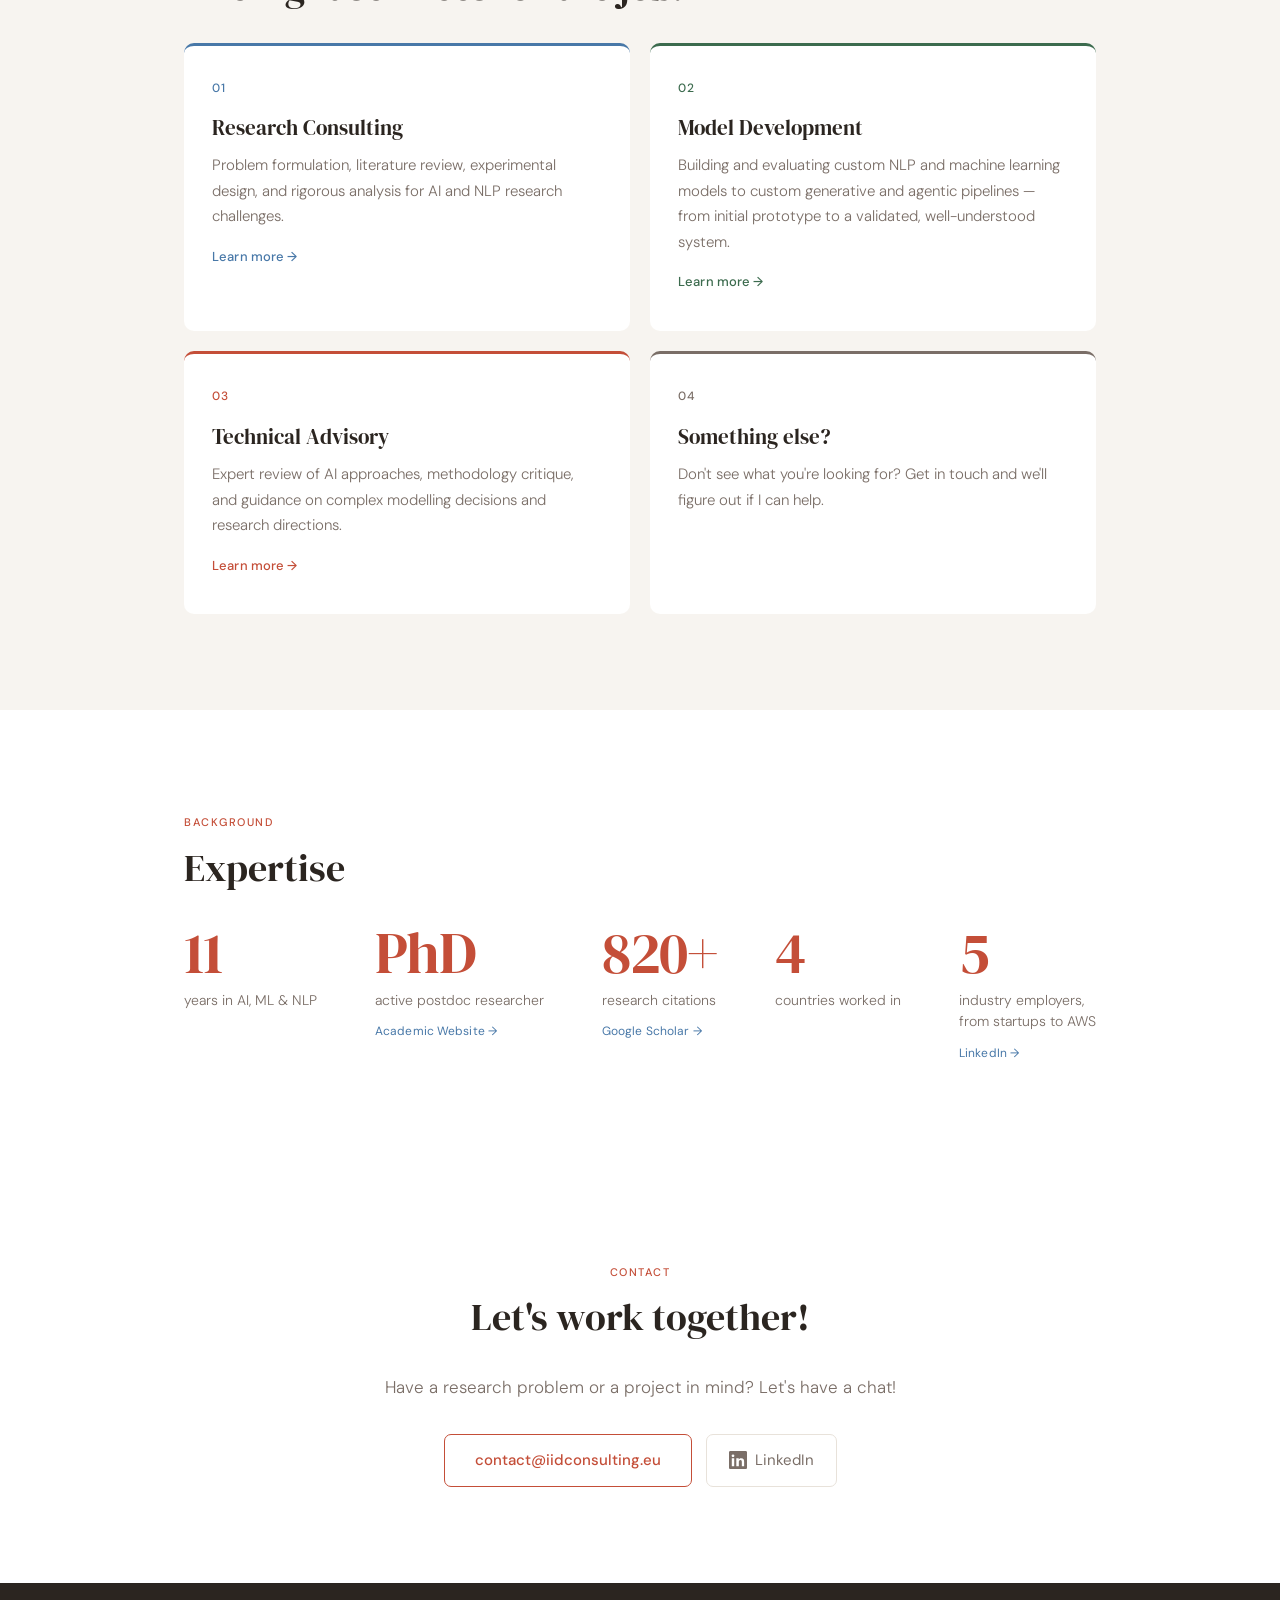
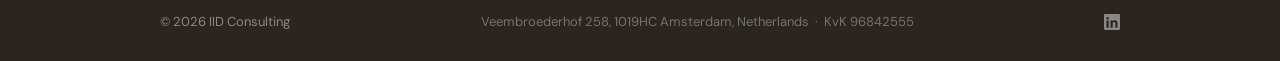
==== commit 2588439d: ":sparkles: Add subpages for different services" ====
--- a/index.html
+++ b/index.html
@@ -8,8 +8,10 @@
   <meta property="og:description" content="Expert research and development in AI, ML &amp; NLP.">
   <meta property="og:type" content="website">
   <meta property="og:url" content="https://iidconsulting.eu">
+  <meta property="og:image" content="https://iidconsulting.eu/img/logo.png">
   <title>IID Consulting</title>
-  <link rel="icon" type="image/png" href="logo_zoomed.png">
+  <link rel="icon" type="image/png" href="img/logo_zoomed.png">
+  <link rel="apple-touch-icon" href="img/logo_zoomed.png">
   <link rel="preconnect" href="https://fonts.googleapis.com">
   <link rel="preconnect" href="https://fonts.gstatic.com" crossorigin>
   <link rel="preload" as="style" href="https://fonts.googleapis.com/css2?family=DM+Sans:ital,opsz,wght@0,9..40,300;0,9..40,400;0,9..40,500;1,9..40,300&family=DM+Serif+Display:ital@0;1&display=swap">
@@ -23,7 +25,7 @@
     "@type": "ProfessionalService",
     "name": "IID Consulting",
     "url": "https://iidconsulting.eu",
-    "logo": "https://iidconsulting.eu/logo.png",
+    "logo": "https://iidconsulting.eu/img/logo.png",
     "description": "Expert research and development in artificial intelligence, machine learning, and natural language processing.",
     "email": "contact@iidconsulting.eu",
     "address": {
@@ -50,12 +52,19 @@
 <nav id="navbar">
   <div class="nav-inner">
     <a href="#" class="nav-brand">
-      <img src="logo_transparent.png" alt="IID Consulting" class="nav-logo">
+      <img src="img/logo_transparent.png" alt="IID Consulting" class="nav-logo">
       <span class="nav-name">IID Consulting</span>
     </a>
     <ul class="nav-links">
       <li><a href="#about">About</a></li>
-      <li><a href="#services">Services</a></li>
+      <li class="nav-has-dropdown">
+          <a href="#services">Services</a>
+          <ul class="nav-dropdown">
+            <li><a href="research-consulting.html">Research Consulting</a></li>
+            <li><a href="model-development.html">Model Development</a></li>
+            <li><a href="technical-advisory.html">Technical Advisory</a></li>
+          </ul>
+        </li>
       <li><a href="#contact" class="nav-cta">Get in Touch</a></li>
     </ul>
   </div>
@@ -66,9 +75,9 @@
   <section id="hero">
     <canvas id="hero-canvas" aria-hidden="true"></canvas>
     <div class="hero-inner">
-      <img src="logo_transparent.png" alt="IID Consulting" class="hero-logo">
+      <img src="img/logo_transparent.png" alt="IID Consulting" class="hero-logo">
       <h1>Independent Identically<br> Distributed Consulting</h1>
-      <p class="hero-sub">Deep Expertise in Artificial Intelligence:<br> From Machine Learning &amp; Natural Language Processing to Generative and Agentic AI</p>
+      <p class="hero-sub"><span>Machine Learning</span><span> · </span><span>Natural Language Processing</span><span> · </span><span>Generative AI</span><span> · </span><span>Agentic AI</span></p>
       <a href="#contact" class="btn">Get in touch</a>
     </div>
   </section>
@@ -79,7 +88,7 @@
       <h2>No hype, just the best solution to your problem.</h2>
       <div class="about-text">
         <p>
-          IID Consulting combines deep research expertise with industry experience and goal-oriented pragmatism to tackle real-world problems effectively.
+          Independent Identically Distributed (IID) Consulting combines deep research expertise with industry experience and goal-oriented pragmatism to tackle real-world problems effectively.
           Whether classical machine learning or cutting-edge generative AI — the focus is always on genuine depth, not off-the-shelf solutions.
         </p>
         <p>
@@ -99,16 +108,19 @@
           <span class="service-num">01</span>
           <h3>Research Consulting</h3>
           <p>Problem formulation, literature review, experimental design, and rigorous analysis for AI and NLP research challenges.</p>
+          <a href="research-consulting.html" class="service-link">Learn more →</a>
         </div>
         <div class="service-card" style="--accent: var(--green)">
           <span class="service-num">02</span>
           <h3>Model Development</h3>
-          <p>Building and evaluating custom NLP and machine learning models — from initial prototype to a validated, well-understood system.</p>
+          <p>Building and evaluating custom NLP and machine learning models to custom generative and agentic pipelines — from initial prototype to a validated, well-understood system.</p>
+          <a href="model-development.html" class="service-link">Learn more →</a>
         </div>
         <div class="service-card" style="--accent: var(--terracotta)">
           <span class="service-num">03</span>
           <h3>Technical Advisory</h3>
           <p>Expert review of AI approaches, methodology critique, and guidance on complex modelling decisions and research directions.</p>
+          <a href="technical-advisory.html" class="service-link">Learn more →</a>
         </div>
         <div class="service-card" style="--accent: var(--muted)">
           <span class="service-num">04</span>
@@ -179,6 +191,22 @@
 </footer>
 
 <script>
+  // Services dropdown toggle for touch devices
+  document.querySelectorAll('.nav-has-dropdown').forEach(item => {
+    item.querySelector('a').addEventListener('click', e => {
+      if (!window.matchMedia('(hover: hover)').matches) {
+        e.preventDefault();
+        const isOpen = item.classList.contains('open');
+        document.querySelectorAll('.nav-has-dropdown').forEach(el => el.classList.remove('open'));
+        if (!isOpen) item.classList.add('open');
+      }
+    });
+  });
+  document.addEventListener('click', e => {
+    if (!e.target.closest('.nav-has-dropdown'))
+      document.querySelectorAll('.nav-has-dropdown').forEach(el => el.classList.remove('open'));
+  });
+
   // Nav shadow on scroll
   const navbar = document.getElementById('navbar');
   window.addEventListener('scroll', () => {
--- a/style.css
+++ b/style.css
@@ -123,6 +123,65 @@
   font-weight: 500 !important;
 }
 
+.nav-has-dropdown {
+  position: relative;
+}
+
+.nav-dropdown {
+  position: absolute;
+  top: 100%;
+  left: 50%;
+  transform: translateX(-50%) translateY(-6px);
+  list-style: none;
+  background: var(--white);
+  border: 1px solid var(--border);
+  border-radius: 8px;
+  box-shadow: 0 8px 24px rgba(43, 37, 32, 0.10);
+  padding: 16px 6px 6px;
+  min-width: 200px;
+  opacity: 0;
+  visibility: hidden;
+  transition: opacity 0.15s, transform 0.15s, visibility 0.15s;
+  pointer-events: none;
+  z-index: 200;
+}
+
+.nav-has-dropdown:hover .nav-dropdown,
+.nav-has-dropdown.open .nav-dropdown {
+  opacity: 1;
+  visibility: visible;
+  transform: translateX(-50%) translateY(0);
+  pointer-events: auto;
+}
+
+@media (max-width: 480px) {
+  .nav-dropdown {
+    left: auto;
+    right: -8px;
+    transform: translateY(-6px);
+  }
+  .nav-has-dropdown:hover .nav-dropdown,
+  .nav-has-dropdown.open .nav-dropdown {
+    transform: translateY(0);
+  }
+}
+
+.nav-dropdown a {
+  display: block;
+  padding: 8px 12px;
+  font-size: 14px;
+  color: var(--muted);
+  border-radius: 5px;
+  white-space: nowrap;
+  transition: background 0.12s, color 0.12s;
+}
+
+.nav-dropdown a:hover {
+  background: var(--cream);
+  color: var(--text);
+  text-decoration: none;
+}
+
 .nav-cta:hover {
   color: #ad4130 !important;
 }
@@ -171,10 +230,35 @@
 
 .hero-sub {
   font-size: clamp(15px, 2.5vw, 18px);
-  color: var(--text);
+  background: linear-gradient(90deg, #1e4a78 0%, #1a3d28 55%, #7a2015 100%);
+  -webkit-background-clip: text;
+  -webkit-text-fill-color: transparent;
+  background-clip: text;
   font-weight: 300;
   margin-bottom: 40px;
   line-height: 1.65;
+}
+
+@keyframes hero-term-in {
+  from { opacity: 0; filter: blur(6px); }
+  to   { opacity: 1; filter: blur(0); }
+}
+
+.hero-sub span {
+  opacity: 0;
+  animation: hero-term-in 0.55s ease forwards;
+}
+
+.hero-sub span:nth-child(1) { animation-delay: 0.15s; }
+.hero-sub span:nth-child(2) { animation-delay: 0.40s; }
+.hero-sub span:nth-child(3) { animation-delay: 0.40s; }
+.hero-sub span:nth-child(4) { animation-delay: 0.65s; }
+.hero-sub span:nth-child(5) { animation-delay: 0.65s; }
+.hero-sub span:nth-child(6) { animation-delay: 0.90s; }
+.hero-sub span:nth-child(7) { animation-delay: 0.90s; }
+
+@media (prefers-reduced-motion: reduce) {
+  .hero-sub span { opacity: 1; animation: none; filter: none; }
 }
 
 /* === Buttons === */
@@ -313,6 +397,22 @@
   font-weight: 300;
 }
 
+.service-link {
+  display: inline-block;
+  margin-top: 16px;
+  font-size: 13px;
+  font-weight: 500;
+  color: var(--accent, var(--blue));
+  text-decoration: none;
+  letter-spacing: 0.01em;
+  transition: opacity 0.15s;
+}
+
+.service-link:hover {
+  opacity: 0.75;
+  text-decoration: none;
+}
+
 /* === Credentials === */
 #credentials {
   background: var(--white);
